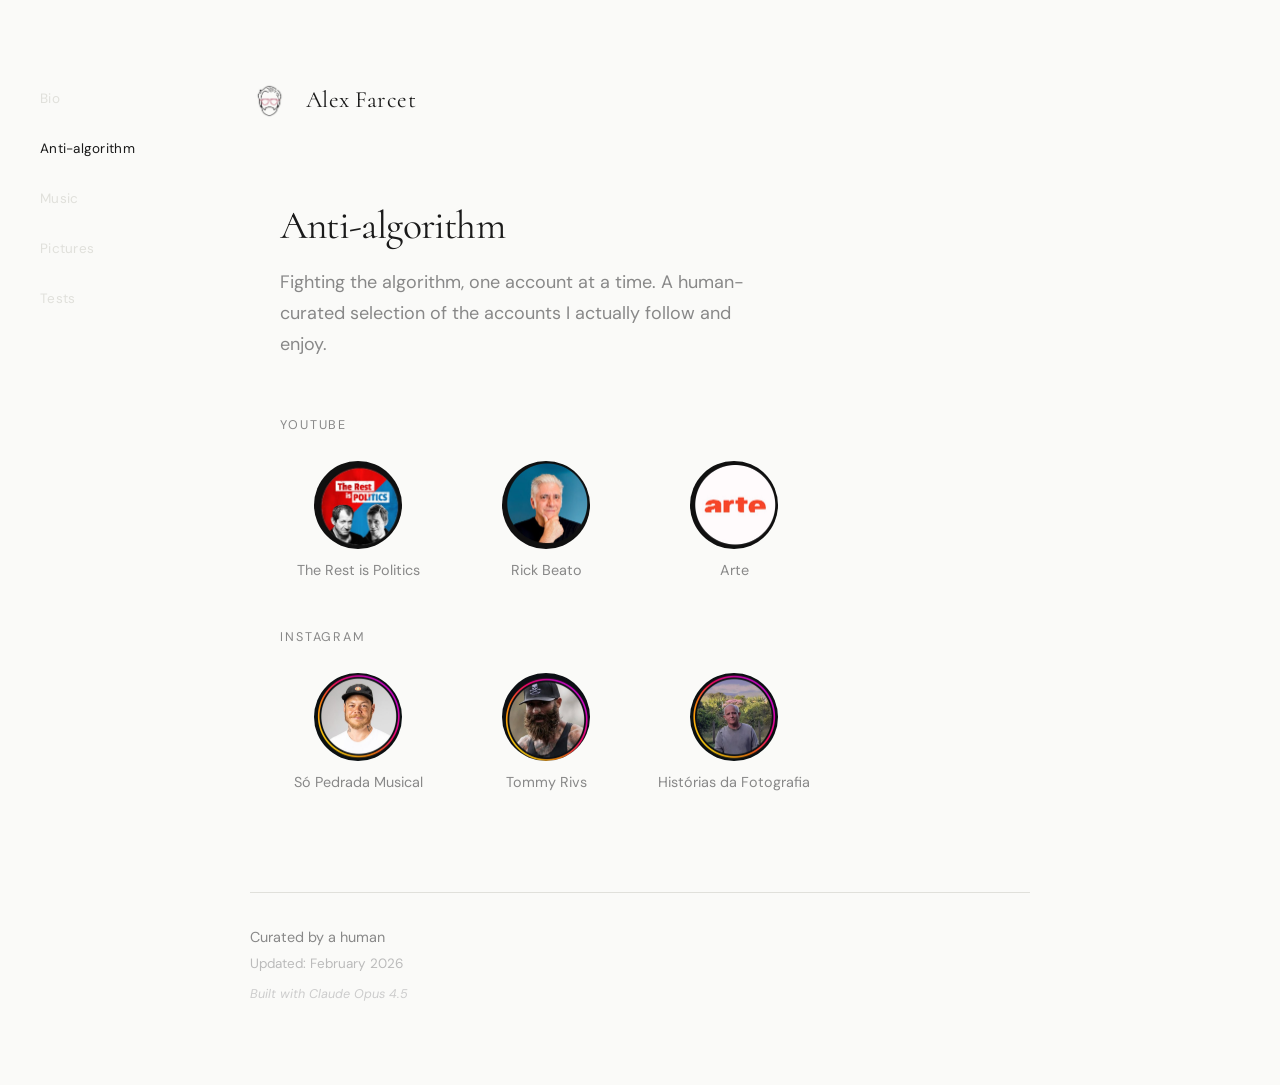
==== anti-algorithm.html @ 05763c20 "Initial site deploy" ====
<!DOCTYPE html>
<html lang="en">
<head>
    <meta charset="UTF-8">
    <meta name="viewport" content="width=device-width, initial-scale=1.0">
    <title>Anti-algorithm — Alex Farcet</title>
    <link rel="preconnect" href="https://fonts.googleapis.com">
    <link rel="preconnect" href="https://fonts.gstatic.com" crossorigin>
    <link href="https://fonts.googleapis.com/css2?family=Cormorant:ital,wght@0,400;0,500;1,400&family=DM+Sans:wght@400;500&display=swap" rel="stylesheet">
    <link rel="stylesheet" href="styles.css">
    <link rel="icon" href="favicon.ico" type="image/x-icon">
    <link rel="apple-touch-icon" href="apple-touch-icon.png">
</head>
<body>
    <nav class="side-nav">
        <a href="bio.html" class="nav-link">Bio</a>
        <a href="anti-algorithm.html" class="nav-link nav-link-active">Anti-algorithm</a>
        <a href="music.html" class="nav-link">Music</a>
        <a href="pictures.html" class="nav-link">Pictures</a>
        <a href="tests.html" class="nav-link">Tests</a>
    </nav>

    <div class="container">
        <header>
            <a href="index.html">
                <img src="raspberry-logo.jpeg" alt="Home" class="logo-small">
                <span class="site-title">Alex Farcet</span>
            </a>
        </header>

        <main class="algo-page">
            <h2 class="algo-title">Anti-algorithm</h2>
            <p class="algo-intro">Fighting the algorithm, one account at a time. A human-curated selection of the accounts I actually follow and enjoy.</p>

            <div class="algo-section">
                <p class="section-label">YouTube</p>
                <div class="account-grid">
                    <a href="https://www.youtube.com/@restispolitics" target="_blank" class="account-card">
                        <img src="accounts/yt-restispolitics.png" alt="The Rest is Politics" class="account-thumb">
                        <span class="account-name">The Rest is Politics</span>
                    </a>
                    <a href="https://www.youtube.com/@RickBeato" target="_blank" class="account-card">
                        <img src="accounts/yt-rickbeato.png" alt="Rick Beato" class="account-thumb">
                        <span class="account-name">Rick Beato</span>
                    </a>
                    <a href="https://www.youtube.com/@arte" target="_blank" class="account-card">
                        <img src="accounts/yt-arte.png" alt="Arte" class="account-thumb">
                        <span class="account-name">Arte</span>
                    </a>
                </div>
            </div>

            <div class="algo-section">
                <p class="section-label">Instagram</p>
                <div class="account-grid">
                    <a href="https://www.instagram.com/sopedradamusical/" target="_blank" class="account-card">
                        <img src="accounts/ig-sopedradamusical.png" alt="Só Pedrada Musical" class="account-thumb">
                        <span class="account-name">Só Pedrada Musical</span>
                    </a>
                    <a href="https://www.instagram.com/tommy_rivs/" target="_blank" class="account-card">
                        <img src="accounts/ig-tommyrivs.png" alt="Tommy Rivs" class="account-thumb">
                        <span class="account-name">Tommy Rivs</span>
                    </a>
                    <a href="https://www.instagram.com/historiasdafotografia/" target="_blank" class="account-card">
                        <img src="accounts/ig-historiasdafotografia.png" alt="Histórias da Fotografia" class="account-thumb">
                        <span class="account-name">Histórias da Fotografia</span>
                    </a>
                </div>
            </div>
        </main>

        <footer>
            <p class="footer-text">Curated by a human</p>
            <p class="footer-updated">Updated: February 2026</p>
            <p class="footer-colophon">Built with Claude Opus 4.5</p>
        </footer>
    </div>
</body>
</html>
---- styles.css ----
* {
    margin: 0;
    padding: 0;
    box-sizing: border-box;
}

:root {
    --bg: #FAFAF8;
    --text: #1a1a1a;
    --text-light: #888;
    --accent: #E85A5A;
    --border: #e0e0db;
}

html {
    font-size: 18px;
}

body {
    font-family: 'DM Sans', sans-serif;
    background-color: var(--bg);
    color: var(--text);
    line-height: 1.7;
    min-height: 100vh;
}

.container {
    max-width: 860px;
    margin: 0 auto;
    padding: 80px 40px;
}

/* ========================
   HOME PAGE
   ======================== */

/* ========================
   LEFT SIDE NAVIGATION
   ======================== */

.side-nav {
    position: fixed;
    left: 40px;
    top: 80px;
    display: flex;
    flex-direction: column;
    gap: 10px;
    animation: fadeIn 0.8s ease-out;
    z-index: 10;
}

.side-nav .nav-link {
    color: var(--border);
    font-size: 0.75rem;
}

.side-nav-home .nav-link {
    color: var(--text);
}

.side-nav .nav-link:hover {
    color: var(--text-light);
}

.side-nav .nav-link-active {
    color: var(--text);
    border-bottom-color: transparent;
}

.side-nav .nav-link-active:hover {
    color: var(--text);
    border-bottom-color: transparent;
}

.home {
    display: flex;
    flex-direction: column;
    align-items: center;
    justify-content: center;
    min-height: calc(100vh - 220px);
    text-align: center;
    animation: fadeIn 0.8s ease-out;
}

.home-nameplate {
    display: flex;
    align-items: center;
    gap: 4px;
    margin-top: 24px;
    margin-bottom: 32px;
}

.logo-large {
    width: 120px;
    height: 120px;
    object-fit: contain;
    transition: filter 0.4s ease;
}

.logo-large:hover {
    filter: saturate(1.6) brightness(1.05);
}

.home-greeting {
    font-family: 'Cormorant', serif;
    font-size: 2.8rem;
    font-weight: 400;
    line-height: 1.3;
    letter-spacing: -0.02em;
}

.home-sub {
    color: var(--text-light);
    font-family: 'Cormorant', serif;
    font-size: 1.4rem;
    font-style: italic;
    margin-bottom: 56px;
}

/* Currently section */
.home-currently {
    margin-top: 16px;
    margin-bottom: 48px;
    text-align: center;
}

.home-currently .section-label {
    margin-bottom: 4px;
}

.currently-text {
    font-family: 'Cormorant', serif;
    font-style: italic;
    font-size: 1.15rem;
    color: var(--text-light);
}

.nav-link {
    font-size: 0.9rem;
    color: var(--text);
    text-decoration: none;
    padding: 8px 0;
    border-bottom: 1px solid transparent;
    transition: border-color 0.3s ease, color 0.3s ease;
    letter-spacing: 0.02em;
}

.nav-link:hover {
    border-bottom-color: var(--accent);
}

.soon {
    font-size: 0.65rem;
    text-transform: uppercase;
    letter-spacing: 0.1em;
    color: var(--text-light);
    vertical-align: middle;
    margin-left: 6px;
}

.home-links {
    display: flex;
    align-items: center;
    gap: 32px;
}

.home-links-label {
    font-size: 0.8rem;
    color: #bbb;
}

.ext-link {
    font-size: 0.8rem;
    color: var(--text-light);
    text-decoration: none;
    padding-bottom: 2px;
    border-bottom: 1px solid var(--border);
    transition: border-color 0.3s ease, color 0.3s ease;
}

.ext-link:hover {
    color: var(--text);
    border-color: var(--accent);
}

/* ========================
   INNER PAGES (Bio, etc.)
   ======================== */

header {
    display: flex;
    align-items: center;
    gap: 16px;
    margin-bottom: 80px;
    animation: fadeIn 0.8s ease-out;
}

header a {
    display: flex;
    align-items: center;
    gap: 16px;
    text-decoration: none;
    color: var(--text);
}

.logo-small {
    width: 40px;
    height: 40px;
    object-fit: contain;
    transition: filter 0.4s ease;
}

.logo-small:hover {
    filter: saturate(1.6) brightness(1.05);
}

.site-title {
    font-family: 'Cormorant', serif;
    font-size: 1.3rem;
    font-weight: 400;
    letter-spacing: 0.02em;
}

.page-content {
    display: grid;
    grid-template-columns: 280px 1fr;
    gap: 72px;
    align-items: start;
    animation: fadeIn 1s ease-out 0.2s both;
}

.photo-container {
    padding-top: 86px;
}

.page-photo {
    width: 100%;
    aspect-ratio: 1;
    object-fit: cover;
    border-radius: 4px;
    filter: grayscale(15%);
    transition: filter 0.4s ease;
}

.page-photo:hover {
    filter: grayscale(0%);
}

.page-body h2 {
    font-family: 'Cormorant', serif;
    font-size: 2.2rem;
    font-weight: 400;
    line-height: 1.3;
    margin-bottom: 32px;
    letter-spacing: -0.02em;
}

.page-body p {
    color: var(--text-light);
    margin-bottom: 20px;
    max-width: 520px;
}

.page-body a {
    color: var(--text);
    text-decoration: underline;
    text-decoration-color: var(--border);
    text-underline-offset: 3px;
    transition: text-decoration-color 0.3s ease;
}

.page-body a:hover {
    text-decoration-color: var(--accent);
}

/* Pull quote */
.pull-quote {
    font-family: 'Cormorant', serif;
    font-style: italic;
    font-size: 1.6rem;
    color: var(--text);
    line-height: 1.4;
    margin: 40px 0;
    padding-left: 20px;
    border-left: 2px solid var(--accent);
    max-width: 520px;
}

/* Divider with draw-on animation */
.divider {
    width: 40px;
    height: 1px;
    background: var(--border);
    margin: 40px 0;
    animation: drawLine 0.8s ease-out 0.6s both;
}

.section-label {
    font-size: 0.7rem;
    text-transform: uppercase;
    letter-spacing: 0.15em;
    color: var(--text-light);
    margin-bottom: 16px;
}

.role {
    margin-bottom: 12px;
}

.role-title {
    font-family: 'Cormorant', serif;
    font-size: 1.25rem;
    font-weight: 500;
}

.role-company {
    color: var(--text-light);
    font-size: 0.9rem;
}

footer {
    margin-top: 100px;
    padding-top: 32px;
    border-top: 1px solid var(--border);
    animation: fadeIn 1s ease-out 0.4s both;
}

.footer-text {
    font-size: 0.8rem;
    color: var(--text-light);
}

.footer-updated {
    font-size: 0.75rem;
    color: #bbb;
    margin-top: 4px;
}

.footer-colophon {
    font-size: 0.7rem;
    color: #ccc;
    margin-top: 8px;
    font-style: italic;
}

/* Discreet LLM link */
.llm-link {
    font-size: 0.65rem;
    color: var(--border);
    text-decoration: none;
    transition: color 0.3s ease;
    margin-top: 12px;
    display: inline-block;
}

.llm-link:hover {
    color: var(--text-light);
}

/* ========================
   COMING SOON PAGE
   ======================== */

.coming-soon {
    display: flex;
    flex-direction: column;
    align-items: center;
    justify-content: center;
    min-height: 50vh;
    text-align: center;
    animation: fadeIn 1s ease-out 0.2s both;
}

.coming-soon h2 {
    font-family: 'Cormorant', serif;
    font-size: 2.2rem;
    font-weight: 400;
    margin-bottom: 16px;
}

.coming-soon p {
    color: var(--text-light);
}

/* ========================
   PICTURES PAGE
   ======================== */

.pictures-page {
    max-width: 900px;
    margin: 0 auto;
    animation: fadeIn 0.8s ease-out;
}

.pictures-title {
    font-family: 'Cormorant', serif;
    font-size: 2.2rem;
    font-weight: 400;
    line-height: 1.3;
    margin-bottom: 48px;
    letter-spacing: -0.02em;
}

.featured-photos {
    display: grid;
    grid-template-columns: repeat(3, 1fr);
    gap: 16px;
}

.featured-photo {
    width: 100%;
    display: flex;
    justify-content: center;
    position: relative;
    overflow: hidden;
    border-radius: 4px;
}

.featured-photo img {
    width: 100%;
    height: 100%;
    object-fit: cover;
    display: block;
    border-radius: 4px;
    transition: transform 0.4s ease;
}

.featured-photo:hover img {
    transform: scale(1.02);
}

.photo-caption {
    position: absolute;
    bottom: 0;
    left: 0;
    right: 0;
    padding: 24px 12px 12px;
    background: linear-gradient(to top, rgba(0,0,0,0.5) 0%, transparent 100%);
    font-family: 'Cormorant', serif;
    font-style: italic;
    font-size: 1rem;
    color: #fff;
    opacity: 0;
    transform: translateY(8px);
    transition: opacity 0.3s ease, transform 0.3s ease;
    border-radius: 0 0 4px 4px;
}

.featured-photo:hover .photo-caption {
    opacity: 1;
    transform: translateY(0);
}

.thumbnail-section {
    position: relative;
    margin-top: 8px;
}

.thumbnail-grid {
    display: grid;
    grid-template-columns: repeat(3, 1fr);
    gap: 12px;
}

.thumbnail {
    aspect-ratio: 1;
    overflow: hidden;
    border-radius: 3px;
}

.thumbnail img {
    width: 100%;
    height: 100%;
    object-fit: cover;
    display: block;
}

.thumbnail-fade {
    position: absolute;
    bottom: 0;
    left: 0;
    right: 0;
    height: 70%;
    background: linear-gradient(to bottom, transparent 0%, var(--bg) 100%);
    pointer-events: none;
}

.more-coming {
    position: absolute;
    bottom: 24px;
    left: 0;
    right: 0;
    text-align: center;
    font-family: 'Cormorant', serif;
    font-size: 1.2rem;
    font-style: italic;
    color: var(--text-light);
}

/* ========================
   ANTI-ALGORITHM PAGE
   ======================== */

.algo-page {
    max-width: 720px;
    margin: 0 auto;
    animation: fadeIn 0.8s ease-out;
}

.algo-title {
    font-family: 'Cormorant', serif;
    font-size: 2.2rem;
    font-weight: 400;
    line-height: 1.3;
    margin-bottom: 16px;
    letter-spacing: -0.02em;
}

.algo-intro {
    color: var(--text-light);
    margin-bottom: 56px;
    max-width: 480px;
}

.algo-section {
    margin-bottom: 48px;
}

.algo-section .section-label {
    margin-bottom: 24px;
}

.account-grid {
    display: grid;
    grid-template-columns: repeat(auto-fill, minmax(120px, 1fr));
    gap: 32px;
}

.account-card {
    display: flex;
    flex-direction: column;
    align-items: center;
    text-decoration: none;
    color: var(--text);
    transition: transform 0.2s ease;
}

.account-card:hover {
    transform: translateY(-4px);
}

.account-thumb {
    width: 88px;
    height: 88px;
    border-radius: 50%;
    object-fit: cover;
    margin-bottom: 12px;
    transition: box-shadow 0.3s ease;
}

.account-card:hover .account-thumb {
    box-shadow: 0 4px 16px rgba(0, 0, 0, 0.1);
}

.account-name {
    font-size: 0.8rem;
    text-align: center;
    line-height: 1.3;
    color: var(--text-light);
    transition: color 0.3s ease;
}

.account-card:hover .account-name {
    color: var(--text);
}

/* ========================
   MUSIC PAGE
   ======================== */

.music-page {
    max-width: 720px;
    margin: 0 auto;
    animation: fadeIn 0.8s ease-out;
}

.music-title {
    font-family: 'Cormorant', serif;
    font-size: 2.2rem;
    font-weight: 400;
    line-height: 1.3;
    margin-bottom: 16px;
    letter-spacing: -0.02em;
}

.music-intro {
    color: var(--text-light);
    margin-bottom: 56px;
    max-width: 480px;
}

.music-section {
    margin-bottom: 56px;
}

.music-section .section-label {
    margin-bottom: 32px;
}

.lp-card {
    display: grid;
    grid-template-columns: 280px 1fr;
    gap: 40px;
    align-items: start;
    margin-bottom: 56px;
}

.lp-card-song {
    grid-template-columns: 200px 1fr;
}

.lp-cover img {
    width: 100%;
    aspect-ratio: 1;
    object-fit: cover;
    border-radius: 4px;
    box-shadow: 0 4px 24px rgba(0, 0, 0, 0.12);
    transition: box-shadow 0.3s ease, transform 0.3s ease;
}

.lp-cover img:hover {
    box-shadow: 0 8px 32px rgba(0, 0, 0, 0.18);
    transform: translateY(-2px);
}

.lp-liner {
    padding-top: 8px;
}

.lp-album {
    font-family: 'Cormorant', serif;
    font-size: 1.5rem;
    font-weight: 500;
    line-height: 1.3;
    margin-bottom: 4px;
    letter-spacing: -0.01em;
}

.lp-card-song .lp-album {
    font-size: 1.3rem;
}

.lp-artist {
    font-size: 0.85rem;
    color: var(--text-light);
    margin-bottom: 16px;
}

.lp-artist-sub {
    font-family: 'Cormorant', serif;
    font-size: 1rem;
    font-style: italic;
    color: var(--text);
    margin-bottom: 2px;
}

.lp-note {
    font-family: 'Cormorant', serif;
    font-style: italic;
    font-size: 1.15rem;
    color: var(--text);
    line-height: 1.5;
    margin-bottom: 20px;
}

.lp-links {
    display: flex;
    gap: 16px;
    align-items: center;
}

.lp-links a {
    display: flex;
    align-items: center;
    justify-content: center;
    width: 28px;
    height: 28px;
    color: var(--text-light);
    transition: color 0.3s ease, transform 0.2s ease;
}

.lp-links a:hover {
    color: var(--text);
    transform: scale(1.15);
}

.lp-links svg {
    width: 20px;
    height: 20px;
    fill: currentColor;
}

/* ========================
   LLM PAGE
   ======================== */

.llm-page {
    max-width: 640px;
    margin: 0 auto;
    animation: fadeIn 0.8s ease-out;
}

.llm-page h2 {
    font-family: 'Cormorant', serif;
    font-size: 2.2rem;
    font-weight: 400;
    line-height: 1.3;
    margin-bottom: 16px;
    letter-spacing: -0.02em;
}

.llm-page .llm-intro {
    color: var(--text-light);
    margin-bottom: 48px;
    max-width: 520px;
}

.llm-section {
    margin-bottom: 40px;
}

.llm-section h3 {
    font-family: 'Cormorant', serif;
    font-size: 1.3rem;
    font-weight: 500;
    margin-bottom: 12px;
}

.llm-section p {
    color: var(--text-light);
    margin-bottom: 8px;
    max-width: 520px;
}

/* ========================
   ANIMATIONS
   ======================== */

@keyframes fadeIn {
    from {
        opacity: 0;
        transform: translateY(16px);
    }
    to {
        opacity: 1;
        transform: translateY(0);
    }
}

@keyframes drawLine {
    from {
        width: 0;
    }
    to {
        width: 40px;
    }
}

/* ========================
   MOBILE
   ======================== */

@media (max-width: 800px) {
    html {
        font-size: 16px;
    }

    .container {
        padding: 60px 24px;
    }

    .home-greeting {
        font-size: 2.2rem;
    }

    .home-sub {
        font-size: 1.1rem;
    }

    .logo-large {
        width: 100px;
        height: 100px;
    }

    header {
        margin-bottom: 48px;
    }

    .side-nav {
        position: static;
        flex-direction: row;
        justify-content: center;
        flex-wrap: wrap;
        gap: 16px;
        padding: 24px 24px 0;
        margin-bottom: -36px;
    }

    .page-content {
        grid-template-columns: 1fr;
        gap: 40px;
    }

    .photo-container {
        padding-top: 0;
    }

    .page-photo {
        max-width: 240px;
    }

    .home-links {
        flex-direction: column;
        gap: 16px;
    }

    footer {
        margin-top: 64px;
    }

    .featured-photos {
        grid-template-columns: 1fr;
        gap: 24px;
    }

    .thumbnail-grid {
        grid-template-columns: repeat(3, 1fr);
        gap: 8px;
    }

    .photo-caption {
        opacity: 1;
        transform: translateY(0);
    }

    .pull-quote {
        font-size: 1.3rem;
    }

    .lp-card {
        grid-template-columns: 1fr;
        gap: 20px;
        margin-bottom: 48px;
    }

    .lp-card-song {
        grid-template-columns: 1fr;
    }

    .lp-cover img {
        max-width: 280px;
    }

    .lp-card-song .lp-cover img {
        max-width: 200px;
    }
}
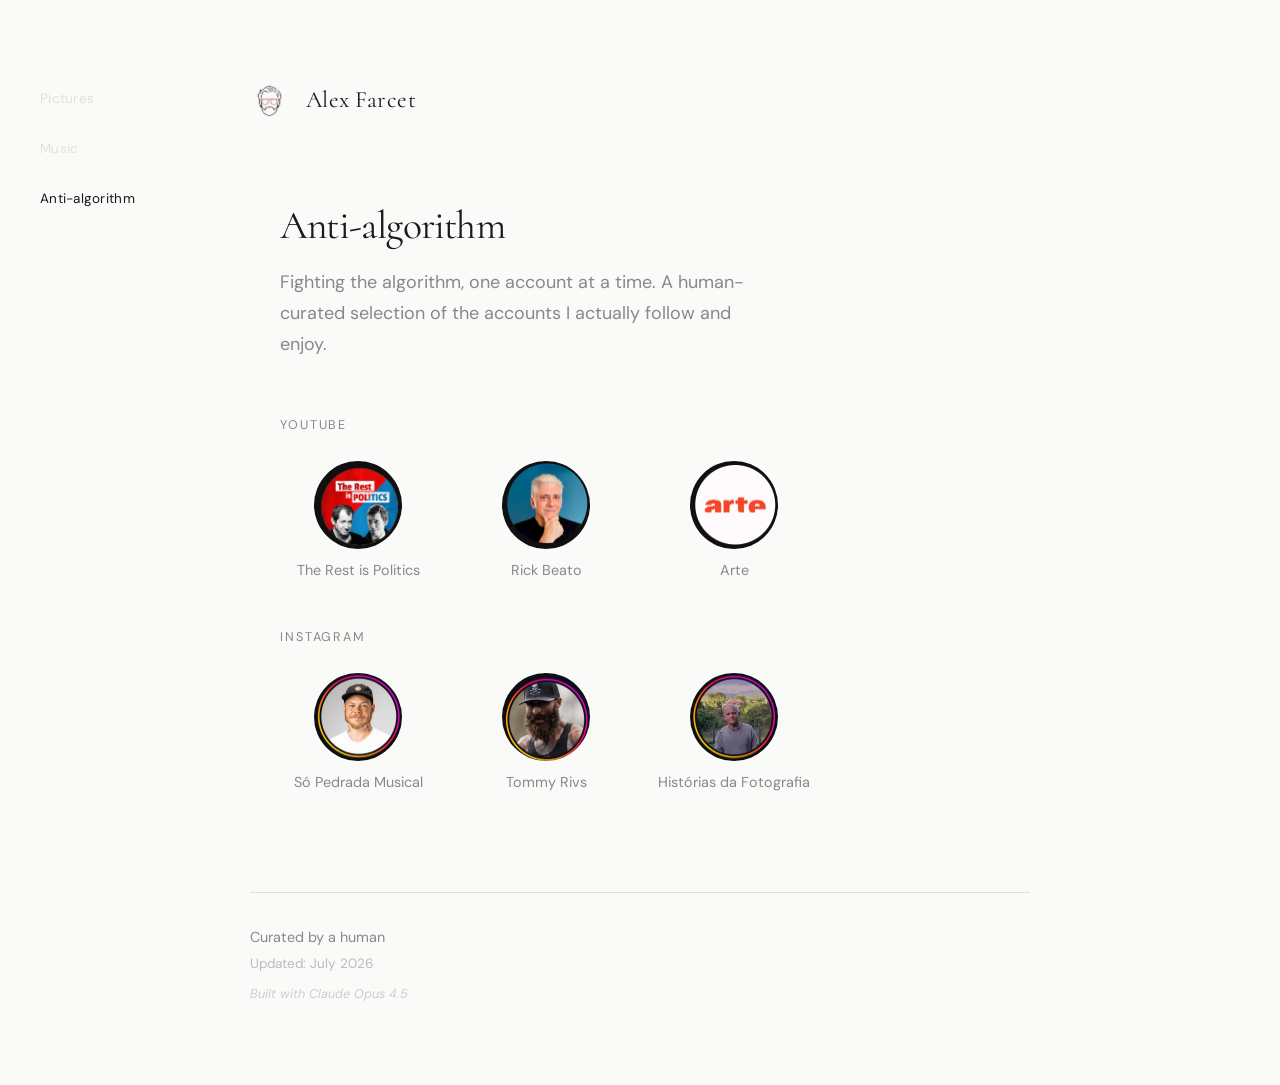
==== commit 2d172159: "Simplify site: remove Bio + Tests, tighten home page - Delete bio.html and tests.html. - Home nav is" ====
--- a/anti-algorithm.html
+++ b/anti-algorithm.html
@@ -4,6 +4,14 @@
     <meta charset="UTF-8">
     <meta name="viewport" content="width=device-width, initial-scale=1.0">
     <title>Anti-algorithm — Alex Farcet</title>
+    <meta name="description" content="Fighting the algorithm, one account at a time. A human-curated selection of YouTube and Instagram accounts worth following.">
+    <link rel="canonical" href="https://alexfarcet.com/anti-algorithm">
+    <meta property="og:title" content="Anti-algorithm — Alex Farcet">
+    <meta property="og:description" content="Fighting the algorithm, one account at a time. A human-curated selection of YouTube and Instagram accounts worth following.">
+    <meta property="og:type" content="website">
+    <meta property="og:url" content="https://alexfarcet.com/anti-algorithm">
+    <meta property="og:image" content="https://alexfarcet.com/alex-photo.jpg">
+    <meta property="og:locale" content="en_US">
     <link rel="preconnect" href="https://fonts.googleapis.com">
     <link rel="preconnect" href="https://fonts.gstatic.com" crossorigin>
     <link href="https://fonts.googleapis.com/css2?family=Cormorant:ital,wght@0,400;0,500;1,400&family=DM+Sans:wght@400;500&display=swap" rel="stylesheet">
@@ -13,11 +21,9 @@
 </head>
 <body>
     <nav class="side-nav">
-        <a href="bio.html" class="nav-link">Bio</a>
+        <a href="pictures.html" class="nav-link">Pictures</a>
+        <a href="music.html" class="nav-link">Music</a>
         <a href="anti-algorithm.html" class="nav-link nav-link-active">Anti-algorithm</a>
-        <a href="music.html" class="nav-link">Music</a>
-        <a href="pictures.html" class="nav-link">Pictures</a>
-        <a href="tests.html" class="nav-link">Tests</a>
     </nav>
 
     <div class="container">
@@ -71,7 +77,7 @@
 
         <footer>
             <p class="footer-text">Curated by a human</p>
-            <p class="footer-updated">Updated: February 2026</p>
+            <p class="footer-updated">Updated: July 2026</p>
             <p class="footer-colophon">Built with Claude Opus 4.5</p>
         </footer>
     </div>
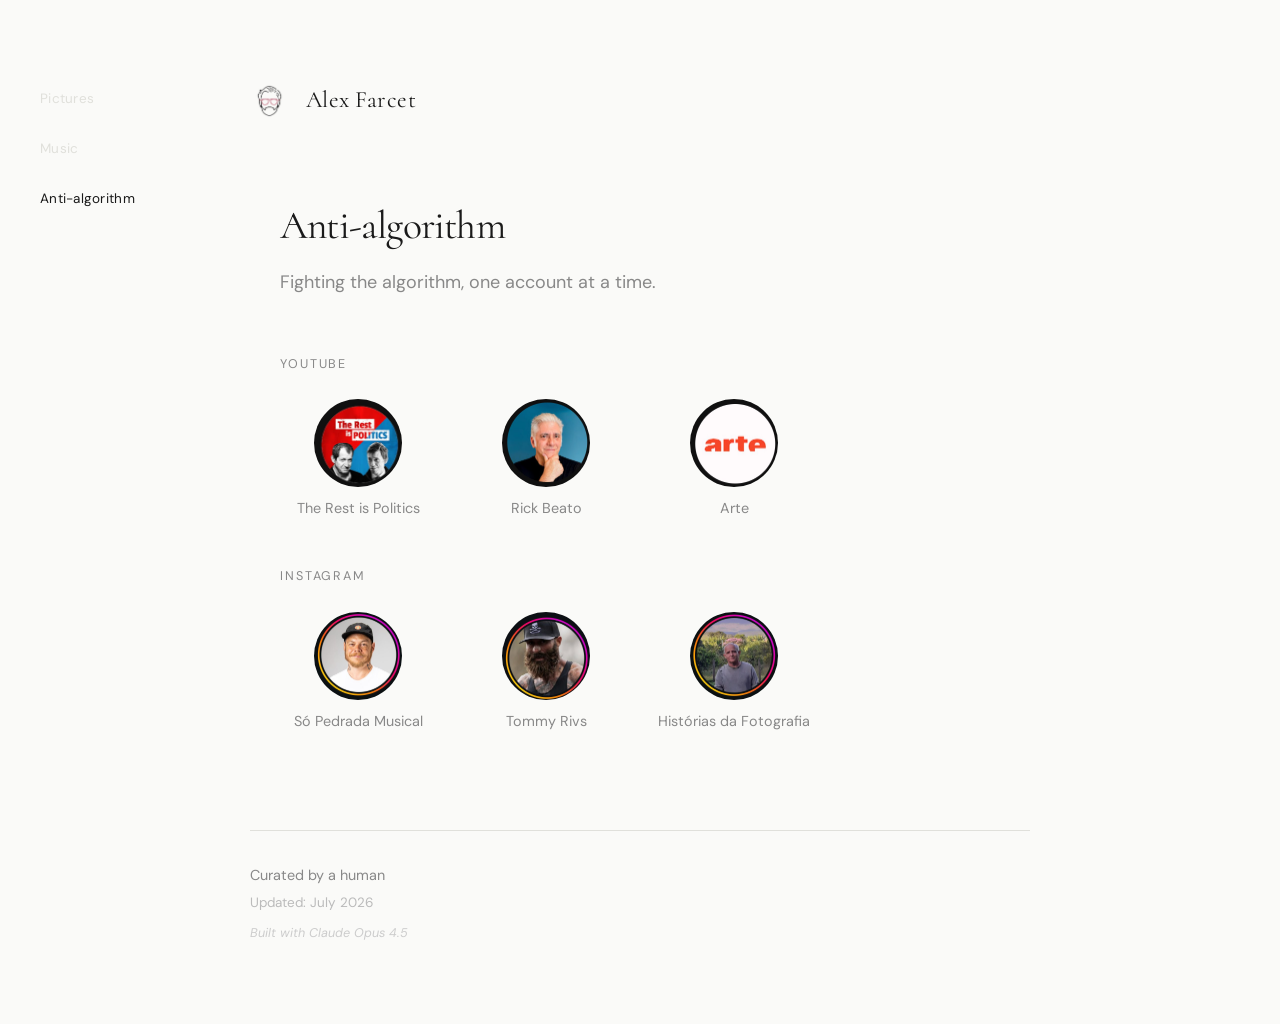
==== commit 9451980d: "Anti-algorithm: tighten intro to 'Fighting the algorithm, one account at a time.'" ====
--- a/anti-algorithm.html
+++ b/anti-algorithm.html
@@ -36,7 +36,7 @@
 
         <main class="algo-page">
             <h2 class="algo-title">Anti-algorithm</h2>
-            <p class="algo-intro">Fighting the algorithm, one account at a time. A human-curated selection of the accounts I actually follow and enjoy.</p>
+            <p class="algo-intro">Fighting the algorithm, one account at a time.</p>
 
             <div class="algo-section">
                 <p class="section-label">YouTube</p>
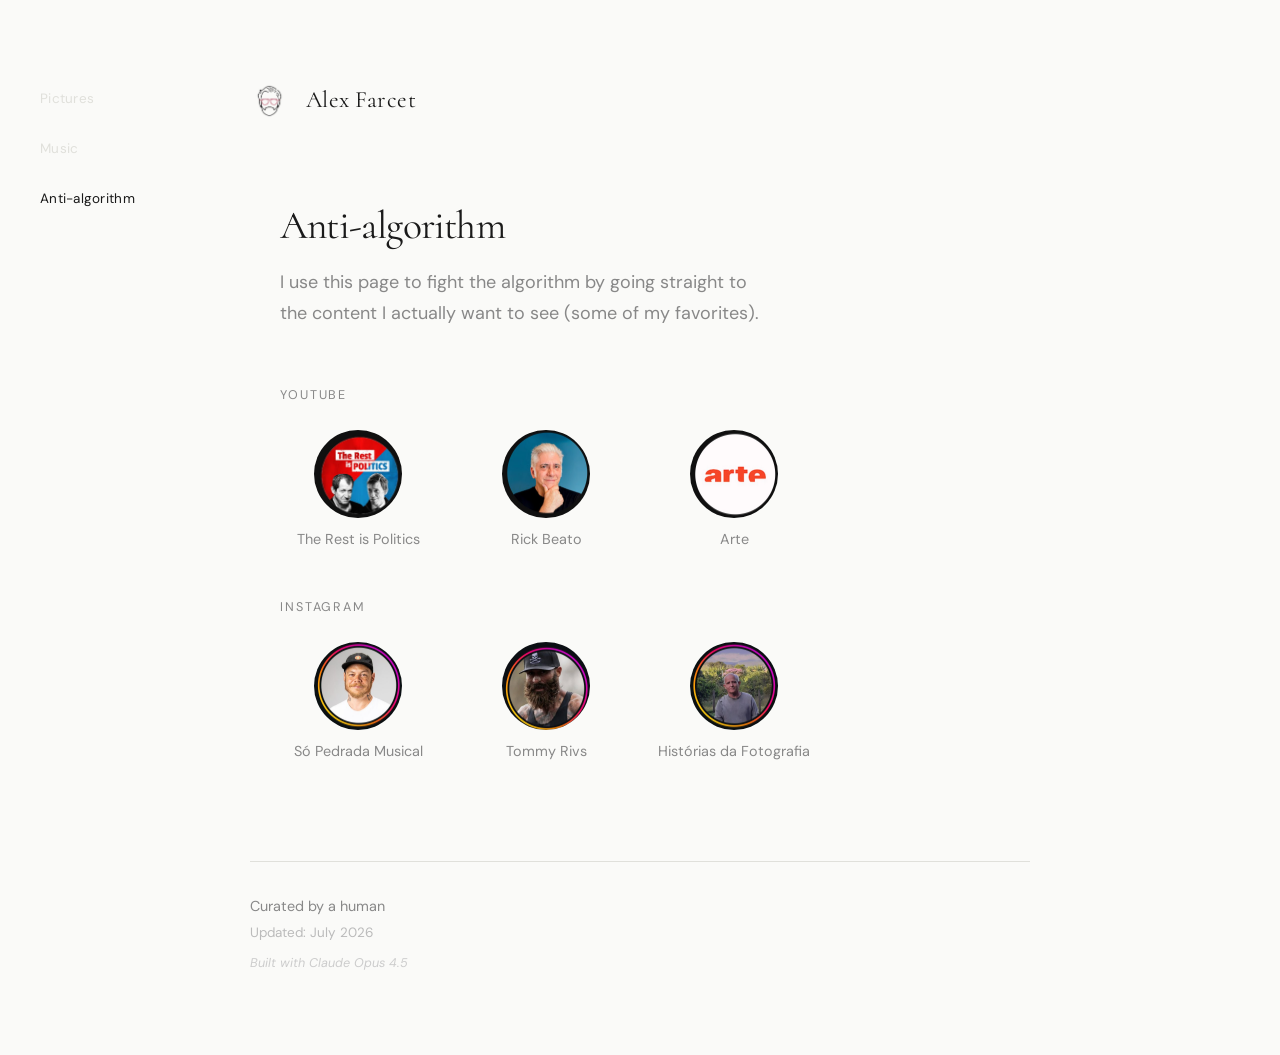
==== commit e640b52b: "Fix side-nav overlap on narrow desktops; update anti-algorithm intro - CSS: split the media queries " ====
--- a/anti-algorithm.html
+++ b/anti-algorithm.html
@@ -36,7 +36,7 @@
 
         <main class="algo-page">
             <h2 class="algo-title">Anti-algorithm</h2>
-            <p class="algo-intro">Fighting the algorithm, one account at a time.</p>
+            <p class="algo-intro">I use this page to fight the algorithm by going straight to the content I actually want to see (some of my favorites).</p>
 
             <div class="algo-section">
                 <p class="section-label">YouTube</p>
--- a/styles.css
+++ b/styles.css
@@ -114,7 +114,21 @@
     font-family: 'Cormorant', serif;
     font-size: 1.4rem;
     font-style: italic;
-    margin-bottom: 56px;
+    margin-bottom: 40px;
+}
+
+.home-intro {
+    max-width: 560px;
+    text-align: left;
+    font-family: 'DM Sans', sans-serif;
+    font-size: 0.8rem;
+    line-height: 1.75;
+    color: var(--text-light);
+    margin-bottom: 40px;
+}
+
+.home-intro p + p {
+    margin-top: 14px;
 }
 
 /* Currently section */
@@ -161,12 +175,10 @@
 .home-links {
     display: flex;
     align-items: center;
-    gap: 32px;
-}
-
-.home-links-label {
-    font-size: 0.8rem;
-    color: #bbb;
+    justify-content: center;
+    gap: 28px;
+    margin-top: 10px;
+    flex-wrap: wrap;
 }
 
 .ext-link {
@@ -770,32 +782,11 @@
    MOBILE
    ======================== */
 
-@media (max-width: 800px) {
-    html {
-        font-size: 16px;
-    }
-
-    .container {
-        padding: 60px 24px;
-    }
-
-    .home-greeting {
-        font-size: 2.2rem;
-    }
-
-    .home-sub {
-        font-size: 1.1rem;
-    }
-
-    .logo-large {
-        width: 100px;
-        height: 100px;
-    }
-
-    header {
-        margin-bottom: 48px;
-    }
-
+/* Nav layout — switch to a horizontal top-row on any viewport where the
+   fixed left nav would overlap the centered content column (860 max +
+   40 padding * 2 + nav-width ~160 * 2 ≈ 1100). Keep this rule separate
+   from the phone-only shrinks below. */
+@media (max-width: 1120px) {
     .side-nav {
         position: static;
         flex-direction: row;
@@ -805,6 +796,33 @@
         padding: 24px 24px 0;
         margin-bottom: -36px;
     }
+}
+
+@media (max-width: 800px) {
+    html {
+        font-size: 16px;
+    }
+
+    .container {
+        padding: 60px 24px;
+    }
+
+    .home-greeting {
+        font-size: 2.2rem;
+    }
+
+    .home-sub {
+        font-size: 1.1rem;
+    }
+
+    .logo-large {
+        width: 100px;
+        height: 100px;
+    }
+
+    header {
+        margin-bottom: 48px;
+    }
 
     .page-content {
         grid-template-columns: 1fr;
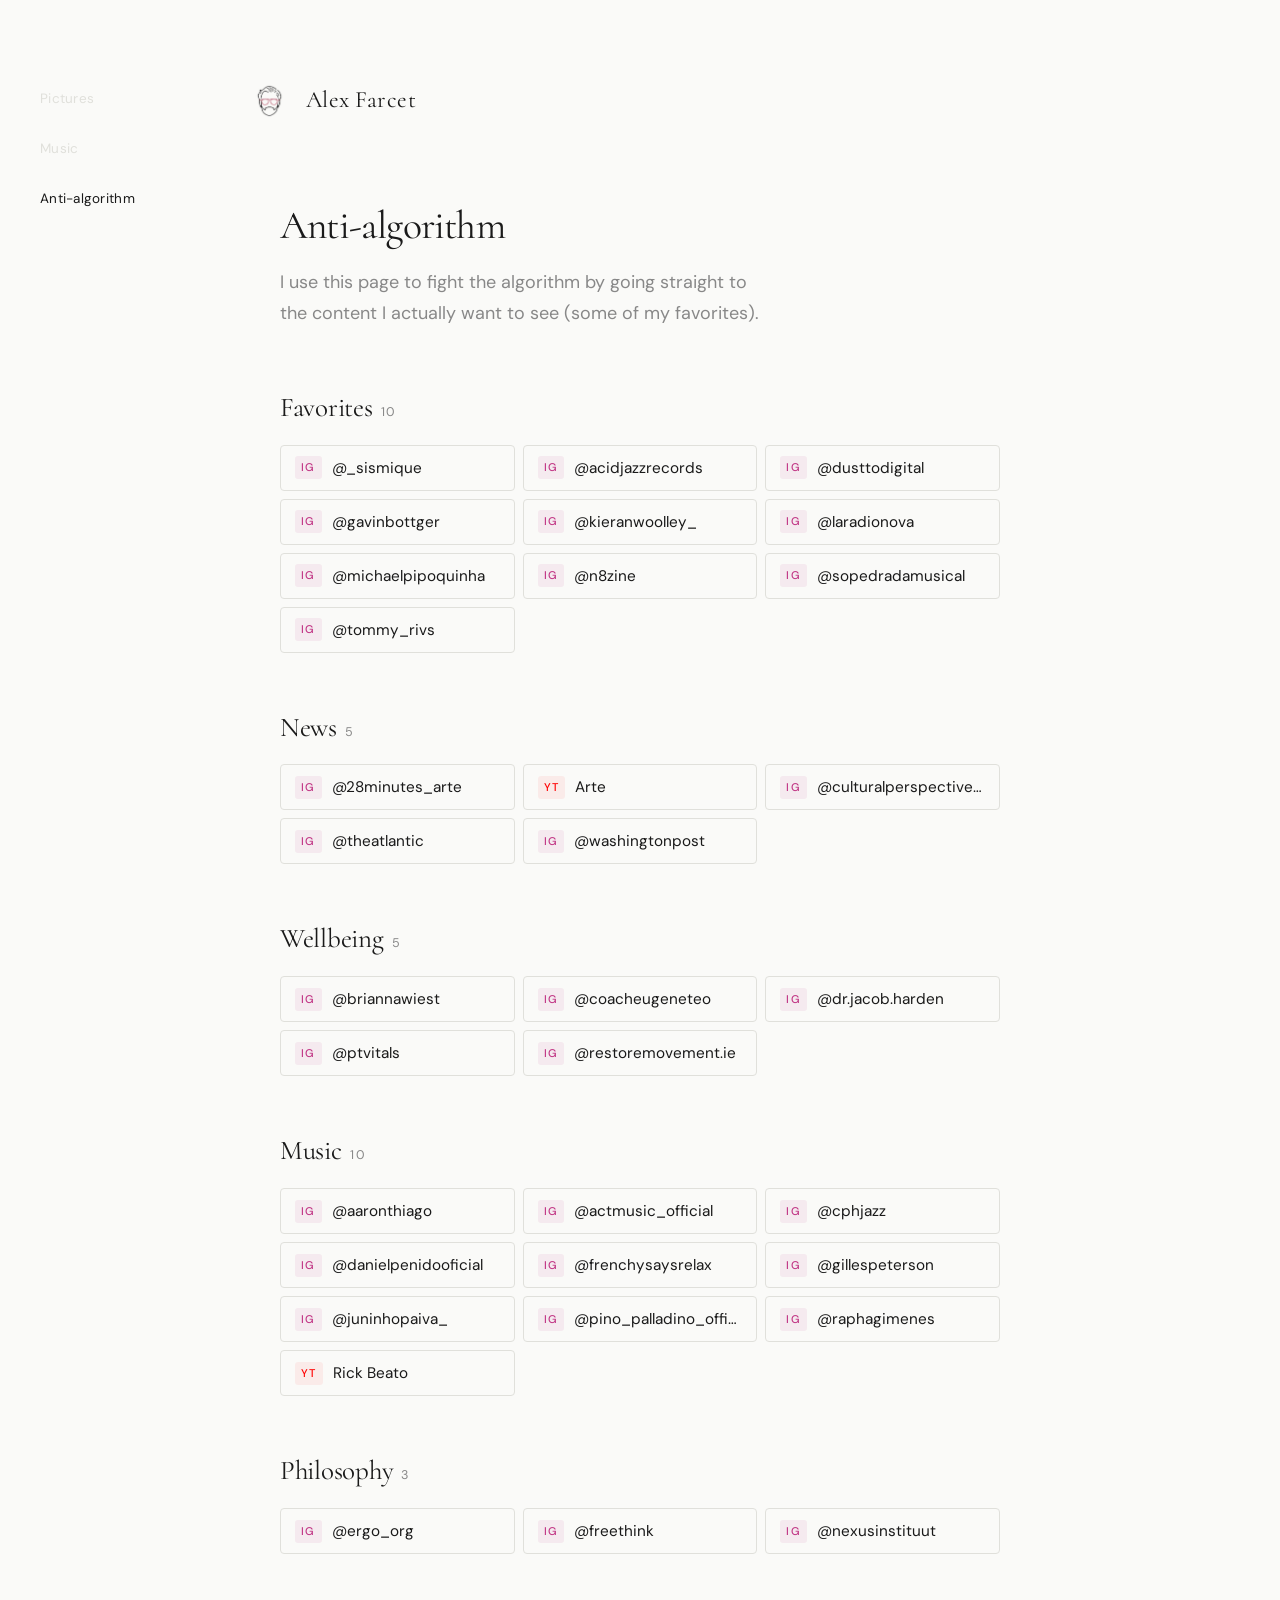
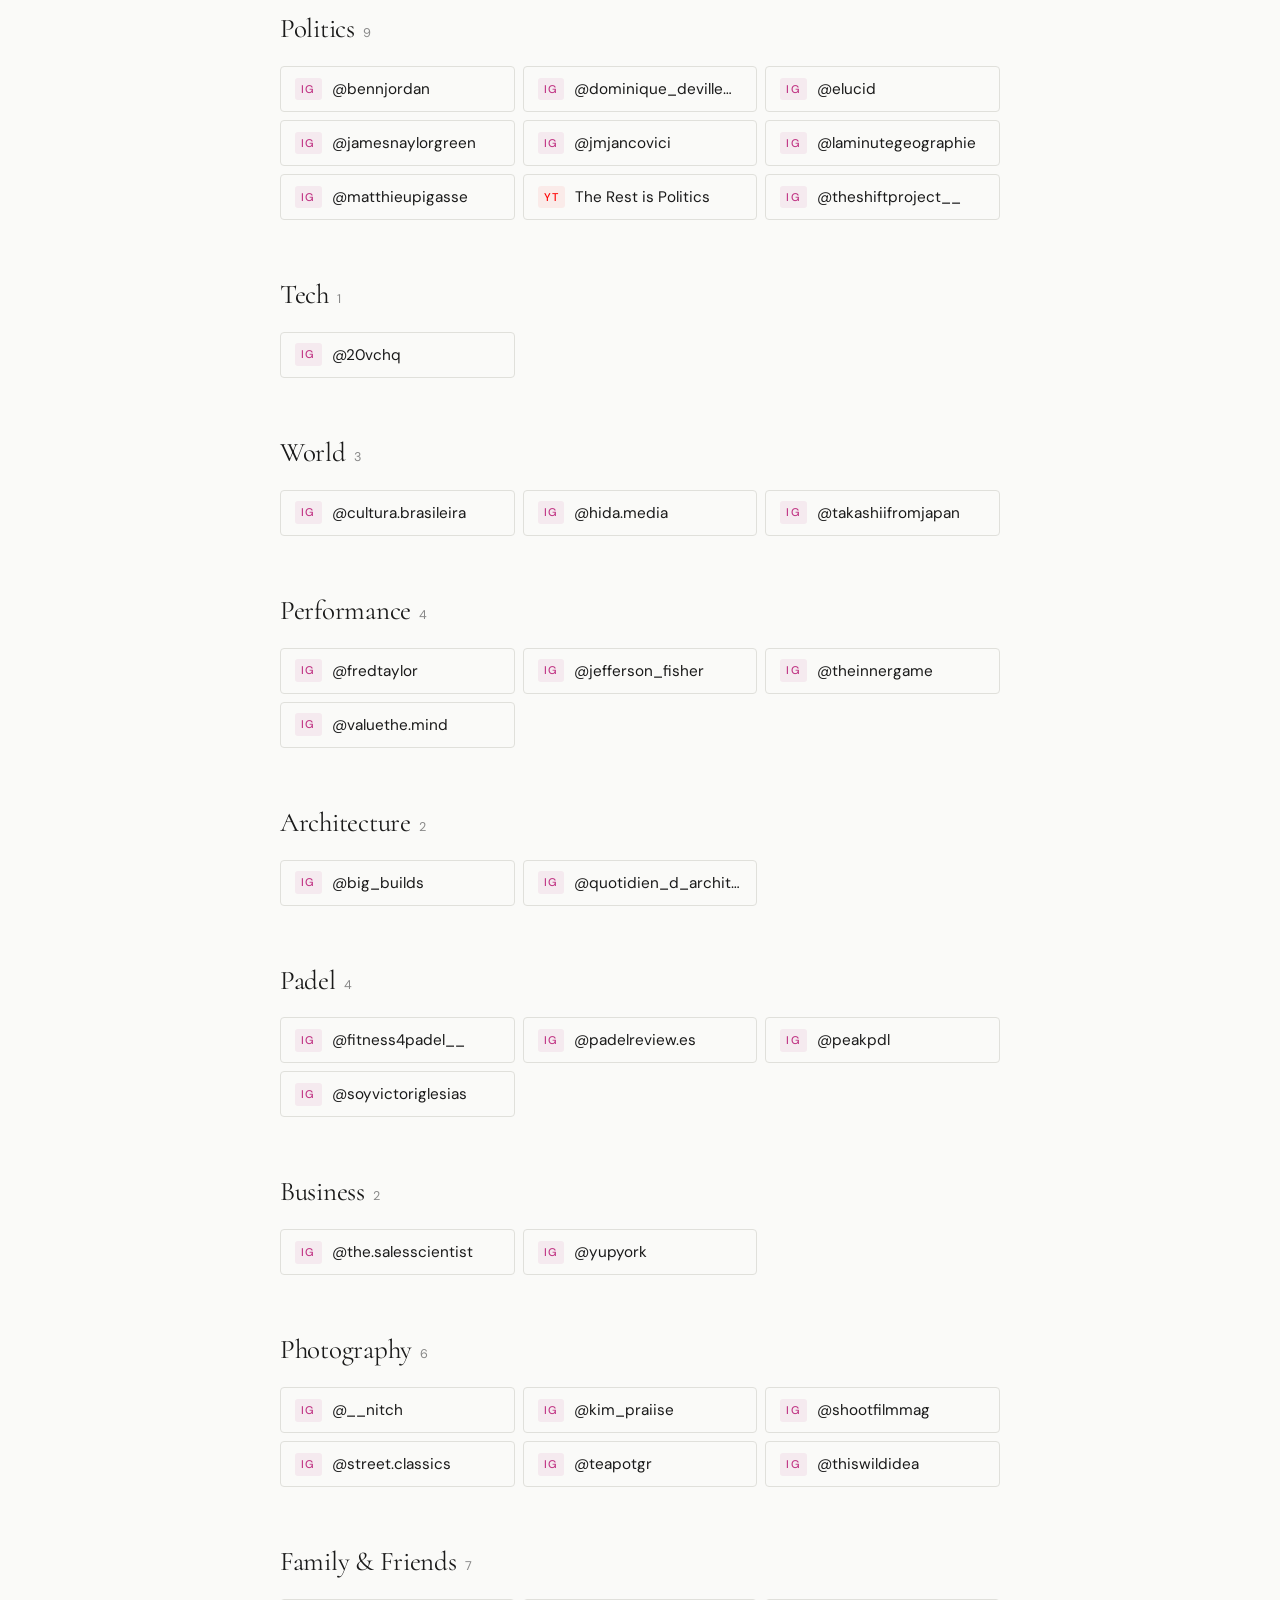
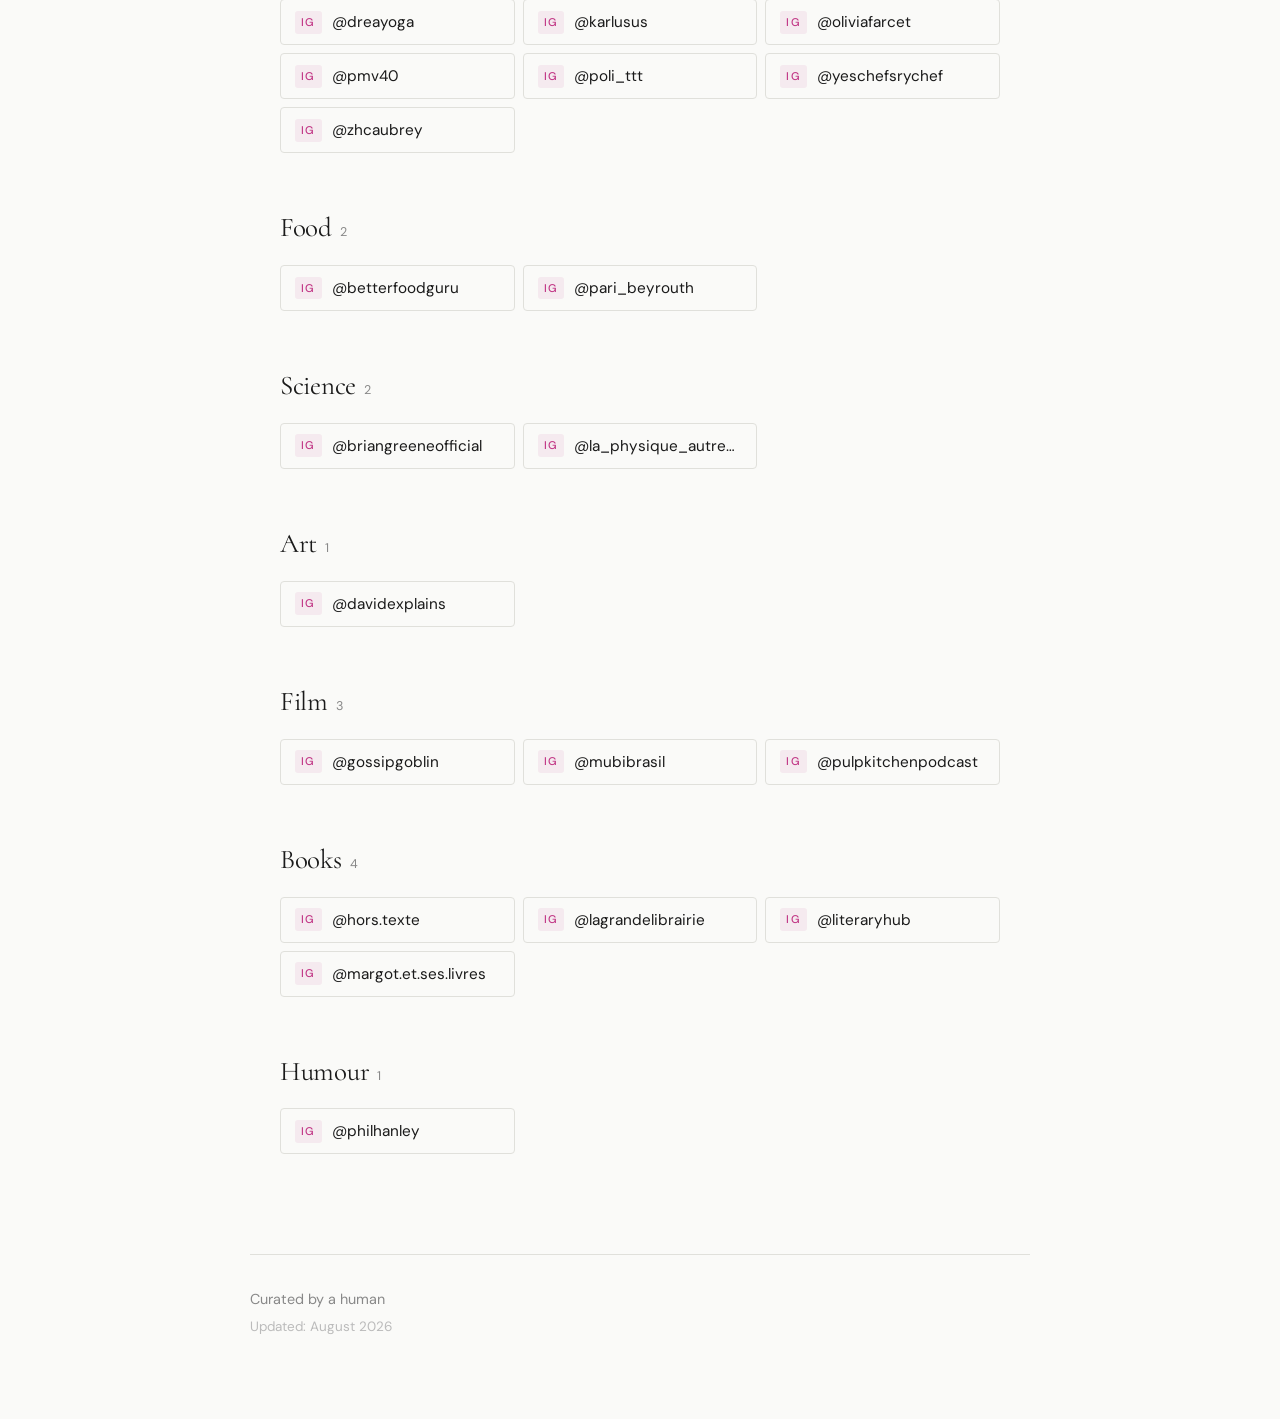
==== commit 7dff1223: "Anti-algorithm: reorganise page by category (20 categories, ~85 accounts)" ====
--- a/anti-algorithm.html
+++ b/anti-algorithm.html
@@ -4,10 +4,10 @@
     <meta charset="UTF-8">
     <meta name="viewport" content="width=device-width, initial-scale=1.0">
     <title>Anti-algorithm — Alex Farcet</title>
-    <meta name="description" content="Fighting the algorithm, one account at a time. A human-curated selection of YouTube and Instagram accounts worth following.">
+    <meta name="description" content="A curated collection of the Instagram and YouTube accounts I actually want to see, organised by theme.">
     <link rel="canonical" href="https://alexfarcet.com/anti-algorithm">
     <meta property="og:title" content="Anti-algorithm — Alex Farcet">
-    <meta property="og:description" content="Fighting the algorithm, one account at a time. A human-curated selection of YouTube and Instagram accounts worth following.">
+    <meta property="og:description" content="A curated collection of the Instagram and YouTube accounts I actually want to see, organised by theme.">
     <meta property="og:type" content="website">
     <meta property="og:url" content="https://alexfarcet.com/anti-algorithm">
     <meta property="og:image" content="https://alexfarcet.com/alex-photo.jpg">
@@ -18,6 +18,72 @@
     <link rel="stylesheet" href="styles.css">
     <link rel="icon" href="favicon.ico" type="image/x-icon">
     <link rel="apple-touch-icon" href="apple-touch-icon.png">
+    <style>
+/* ============================================================
+   ANTI-ALGORITHM — category-organised
+   ============================================================ */
+.algo-cat{margin-bottom:52px}
+.algo-cat-title{
+    font-family:'Cormorant',serif;
+    font-size:1.5rem;font-weight:400;
+    letter-spacing:-0.01em;
+    color:var(--text);
+    margin-bottom:14px;
+}
+.algo-cat-count{
+    font-family:'DM Sans',sans-serif;
+    font-size:0.7rem;letter-spacing:0.15em;
+    color:var(--text-light);
+    margin-left:8px;text-transform:uppercase;
+}
+.algo-cat-grid{
+    display:grid;
+    grid-template-columns:repeat(auto-fill,minmax(220px,1fr));
+    gap:8px;
+}
+.algo-item{
+    display:flex;align-items:center;gap:10px;
+    padding:9px 14px;
+    border:1px solid var(--border);border-radius:4px;
+    text-decoration:none;color:var(--text);
+    font-family:'DM Sans',sans-serif;font-size:0.85rem;
+    transition:all 0.2s ease;
+    overflow:hidden;
+    background:transparent;
+}
+.algo-item:hover{
+    border-color:var(--text);
+    background:rgba(0,0,0,0.02);
+    transform:translateY(-1px);
+}
+.algo-plat{
+    font-size:0.62rem;letter-spacing:0.12em;
+    text-transform:uppercase;
+    color:var(--text-light);
+    flex-shrink:0;
+    font-weight:500;
+    padding:2px 6px;
+    border-radius:3px;
+    background:rgba(0,0,0,0.04);
+    transition:all 0.2s;
+}
+.algo-plat.ig{color:#c13584;background:rgba(193,53,132,0.08)}
+.algo-plat.yt{color:#ff0000;background:rgba(255,0,0,0.06)}
+.algo-plat.web{color:var(--text-light);background:rgba(0,0,0,0.04)}
+.algo-item:hover .algo-plat{filter:brightness(0.9)}
+.algo-name{
+    overflow:hidden;text-overflow:ellipsis;white-space:nowrap;
+    flex:1;color:var(--text);
+    transition:color 0.2s;
+}
+.algo-item:hover .algo-name{color:var(--accent)}
+
+@media (max-width:800px){
+    .algo-cat-grid{grid-template-columns:repeat(auto-fill,minmax(180px,1fr));gap:6px}
+    .algo-cat-title{font-size:1.3rem}
+    .algo-item{font-size:0.8rem;padding:8px 12px}
+}
+    </style>
 </head>
 <body>
     <nav class="side-nav">
@@ -38,48 +104,206 @@
             <h2 class="algo-title">Anti-algorithm</h2>
             <p class="algo-intro">I use this page to fight the algorithm by going straight to the content I actually want to see (some of my favorites).</p>
 
-            <div class="algo-section">
-                <p class="section-label">YouTube</p>
-                <div class="account-grid">
-                    <a href="https://www.youtube.com/@restispolitics" target="_blank" class="account-card">
-                        <img src="accounts/yt-restispolitics.png" alt="The Rest is Politics" class="account-thumb">
-                        <span class="account-name">The Rest is Politics</span>
-                    </a>
-                    <a href="https://www.youtube.com/@RickBeato" target="_blank" class="account-card">
-                        <img src="accounts/yt-rickbeato.png" alt="Rick Beato" class="account-thumb">
-                        <span class="account-name">Rick Beato</span>
-                    </a>
-                    <a href="https://www.youtube.com/@arte" target="_blank" class="account-card">
-                        <img src="accounts/yt-arte.png" alt="Arte" class="account-thumb">
-                        <span class="account-name">Arte</span>
-                    </a>
-                </div>
-            </div>
-
-            <div class="algo-section">
-                <p class="section-label">Instagram</p>
-                <div class="account-grid">
-                    <a href="https://www.instagram.com/sopedradamusical/" target="_blank" class="account-card">
-                        <img src="accounts/ig-sopedradamusical.png" alt="Só Pedrada Musical" class="account-thumb">
-                        <span class="account-name">Só Pedrada Musical</span>
-                    </a>
-                    <a href="https://www.instagram.com/tommy_rivs/" target="_blank" class="account-card">
-                        <img src="accounts/ig-tommyrivs.png" alt="Tommy Rivs" class="account-thumb">
-                        <span class="account-name">Tommy Rivs</span>
-                    </a>
-                    <a href="https://www.instagram.com/historiasdafotografia/" target="_blank" class="account-card">
-                        <img src="accounts/ig-historiasdafotografia.png" alt="Histórias da Fotografia" class="account-thumb">
-                        <span class="account-name">Histórias da Fotografia</span>
-                    </a>
-                </div>
-            </div>
+            <div id="algoRoot"></div>
         </main>
 
         <footer>
             <p class="footer-text">Curated by a human</p>
-            <p class="footer-updated">Updated: July 2026</p>
-            <p class="footer-colophon">Built with Claude Opus 4.5</p>
+            <p class="footer-updated">Updated: August 2026</p>
         </footer>
     </div>
+
+    <script>
+    (function(){
+        /* ============================================================
+           CURATED LIST — grouped by category, rendered in this order.
+           Empty categories are automatically hidden.
+           Each item: { plat: "IG"|"YT"|"Web", handle: "handle-or-slug", name: "Display name (optional)" }
+           TO ADD: drop new entries in the right category array.
+           TO ADD A CATEGORY: add a new key to LIST and add its name to ORDER.
+           ============================================================ */
+        var ORDER = [
+            "Favorites","News","Wellbeing","Music","Philosophy","Politics",
+            "Tech","World","Performance","Architecture","Padel",
+            "Business","Photography","Family & Friends","Food",
+            "Science","Art","Film","Books","Humour"
+        ];
+
+        var LIST = {
+            "Favorites": [
+                { plat:"IG", handle:"_sismique" },
+                { plat:"IG", handle:"acidjazzrecords" },
+                { plat:"IG", handle:"dusttodigital" },
+                { plat:"IG", handle:"gavinbottger" },
+                { plat:"IG", handle:"kieranwoolley_" },
+                { plat:"IG", handle:"laradionova" },
+                { plat:"IG", handle:"michaelpipoquinha" },
+                { plat:"IG", handle:"n8zine" },
+                { plat:"IG", handle:"sopedradamusical" },
+                { plat:"IG", handle:"tommy_rivs" }
+            ],
+            "News": [
+                { plat:"IG", handle:"28minutes_arte" },
+                { plat:"IG", handle:"culturalperspectivenews" },
+                { plat:"IG", handle:"theatlantic" },
+                { plat:"IG", handle:"washingtonpost" },
+                { plat:"YT", handle:"arte", name:"Arte" }
+            ],
+            "Wellbeing": [
+                { plat:"IG", handle:"briannawiest" },
+                { plat:"IG", handle:"coacheugeneteo" },
+                { plat:"IG", handle:"dr.jacob.harden" },
+                { plat:"IG", handle:"ptvitals" },
+                { plat:"IG", handle:"restoremovement.ie" }
+            ],
+            "Music": [
+                { plat:"IG", handle:"aaronthiago" },
+                { plat:"IG", handle:"actmusic_official" },
+                { plat:"IG", handle:"cphjazz" },
+                { plat:"IG", handle:"danielpenidooficial" },
+                { plat:"IG", handle:"frenchysaysrelax" },
+                { plat:"IG", handle:"gillespeterson" },
+                { plat:"IG", handle:"juninhopaiva_" },
+                { plat:"IG", handle:"pino_palladino_official_" },
+                { plat:"IG", handle:"raphagimenes" },
+                { plat:"YT", handle:"RickBeato", name:"Rick Beato" }
+            ],
+            "Philosophy": [
+                { plat:"IG", handle:"ergo_org" },
+                { plat:"IG", handle:"freethink" },
+                { plat:"IG", handle:"nexusinstituut" }
+            ],
+            "Politics": [
+                { plat:"IG", handle:"bennjordan" },
+                { plat:"IG", handle:"dominique_devillepin" },
+                { plat:"IG", handle:"elucid" },
+                { plat:"IG", handle:"jamesnaylorgreen" },
+                { plat:"IG", handle:"jmjancovici" },
+                { plat:"IG", handle:"laminutegeographie" },
+                { plat:"IG", handle:"matthieupigasse" },
+                { plat:"IG", handle:"theshiftproject__" },
+                { plat:"YT", handle:"restispolitics", name:"The Rest is Politics" }
+            ],
+            "Tech": [
+                { plat:"IG", handle:"20vchq" }
+            ],
+            "World": [
+                { plat:"IG", handle:"cultura.brasileira" },
+                { plat:"IG", handle:"hida.media" },
+                { plat:"IG", handle:"takashiifromjapan" }
+            ],
+            "Performance": [
+                { plat:"IG", handle:"fredtaylor" },
+                { plat:"IG", handle:"jefferson_fisher" },
+                { plat:"IG", handle:"theinnergame" },
+                { plat:"IG", handle:"valuethe.mind" }
+            ],
+            "Architecture": [
+                { plat:"IG", handle:"big_builds" },
+                { plat:"IG", handle:"quotidien_d_architecture" }
+            ],
+            "Padel": [
+                { plat:"IG", handle:"fitness4padel__" },
+                { plat:"IG", handle:"padelreview.es" },
+                { plat:"IG", handle:"peakpdl" },
+                { plat:"IG", handle:"soyvictoriglesias" }
+            ],
+            "Business": [
+                { plat:"IG", handle:"the.salesscientist" },
+                { plat:"IG", handle:"yupyork" }
+            ],
+            "Photography": [
+                { plat:"IG", handle:"__nitch" },
+                { plat:"IG", handle:"kim_praiise" },
+                { plat:"IG", handle:"shootfilmmag" },
+                { plat:"IG", handle:"street.classics" },
+                { plat:"IG", handle:"teapotgr" },
+                { plat:"IG", handle:"thiswildidea" }
+            ],
+            "Family & Friends": [
+                { plat:"IG", handle:"dreayoga" },
+                { plat:"IG", handle:"karlusus" },
+                { plat:"IG", handle:"oliviafarcet" },
+                { plat:"IG", handle:"pmv40" },
+                { plat:"IG", handle:"poli_ttt" },
+                { plat:"IG", handle:"yeschefsrychef" },
+                { plat:"IG", handle:"zhcaubrey" }
+            ],
+            "Food": [
+                { plat:"IG", handle:"betterfoodguru" },
+                { plat:"IG", handle:"pari_beyrouth" }
+            ],
+            "Science": [
+                { plat:"IG", handle:"briangreeneofficial" },
+                { plat:"IG", handle:"la_physique_autrement" }
+            ],
+            "Art": [
+                { plat:"IG", handle:"davidexplains" }
+            ],
+            "Film": [
+                { plat:"IG", handle:"mubibrasil" },
+                { plat:"IG", handle:"gossipgoblin" },
+                { plat:"IG", handle:"pulpkitchenpodcast" }
+            ],
+            "Books": [
+                { plat:"IG", handle:"hors.texte" },
+                { plat:"IG", handle:"literaryhub" },
+                { plat:"IG", handle:"lagrandelibrairie" },
+                { plat:"IG", handle:"margot.et.ses.livres" }
+            ],
+            "Humour": [
+                { plat:"IG", handle:"philhanley" }
+            ]
+        };
+
+        function urlFor(item){
+            if(item.plat === "IG") return "https://www.instagram.com/" + item.handle + "/";
+            if(item.plat === "YT") return "https://www.youtube.com/@" + item.handle;
+            return item.handle;  // Web = full URL in handle
+        }
+        function labelFor(item){
+            if(item.name) return item.name;
+            if(item.plat === "IG") return "@" + item.handle;
+            if(item.plat === "YT") return "@" + item.handle;
+            return item.handle;
+        }
+        function esc(s){var d=document.createElement("div");d.textContent=s;return d.innerHTML}
+
+        var root = document.getElementById("algoRoot");
+        ORDER.forEach(function(cat){
+            var items = LIST[cat] || [];
+            if(!items.length) return;
+            /* sort alphabetically by display label, case-insensitive */
+            items = items.slice().sort(function(a,b){
+                return labelFor(a).toLowerCase().replace(/^@/,'').localeCompare(labelFor(b).toLowerCase().replace(/^@/,''));
+            });
+            var section = document.createElement("section");
+            section.className = "algo-cat";
+            var title = document.createElement("h3");
+            title.className = "algo-cat-title";
+            title.textContent = cat;
+            var count = document.createElement("span");
+            count.className = "algo-cat-count";
+            count.textContent = items.length;
+            title.appendChild(count);
+            section.appendChild(title);
+
+            var grid = document.createElement("div");
+            grid.className = "algo-cat-grid";
+            items.forEach(function(item){
+                var a = document.createElement("a");
+                a.className = "algo-item";
+                a.href = urlFor(item);
+                a.target = "_blank";
+                a.rel = "noopener";
+                a.innerHTML = '<span class="algo-plat ' + item.plat.toLowerCase() + '">' + esc(item.plat) + '</span>' +
+                              '<span class="algo-name">' + esc(labelFor(item)) + '</span>';
+                grid.appendChild(a);
+            });
+            section.appendChild(grid);
+            root.appendChild(section);
+        });
+    })();
+    </script>
 </body>
 </html>
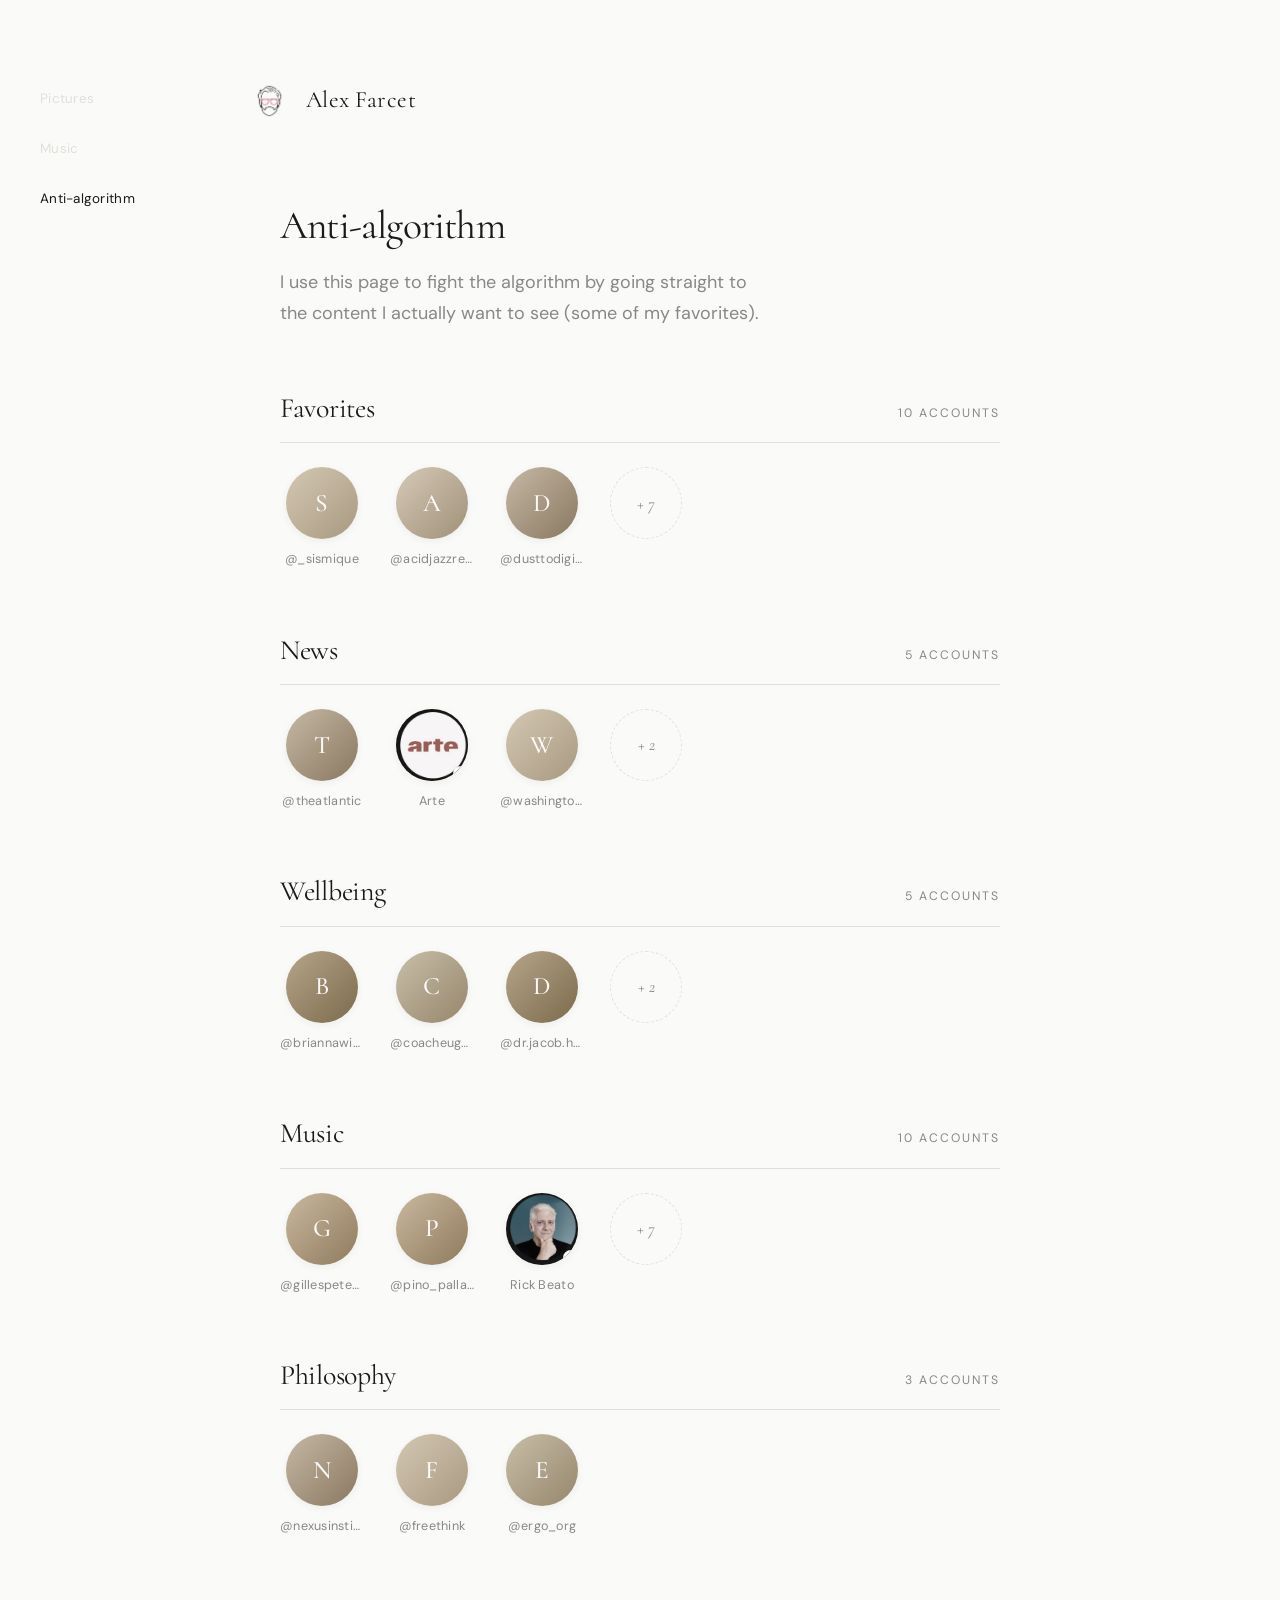
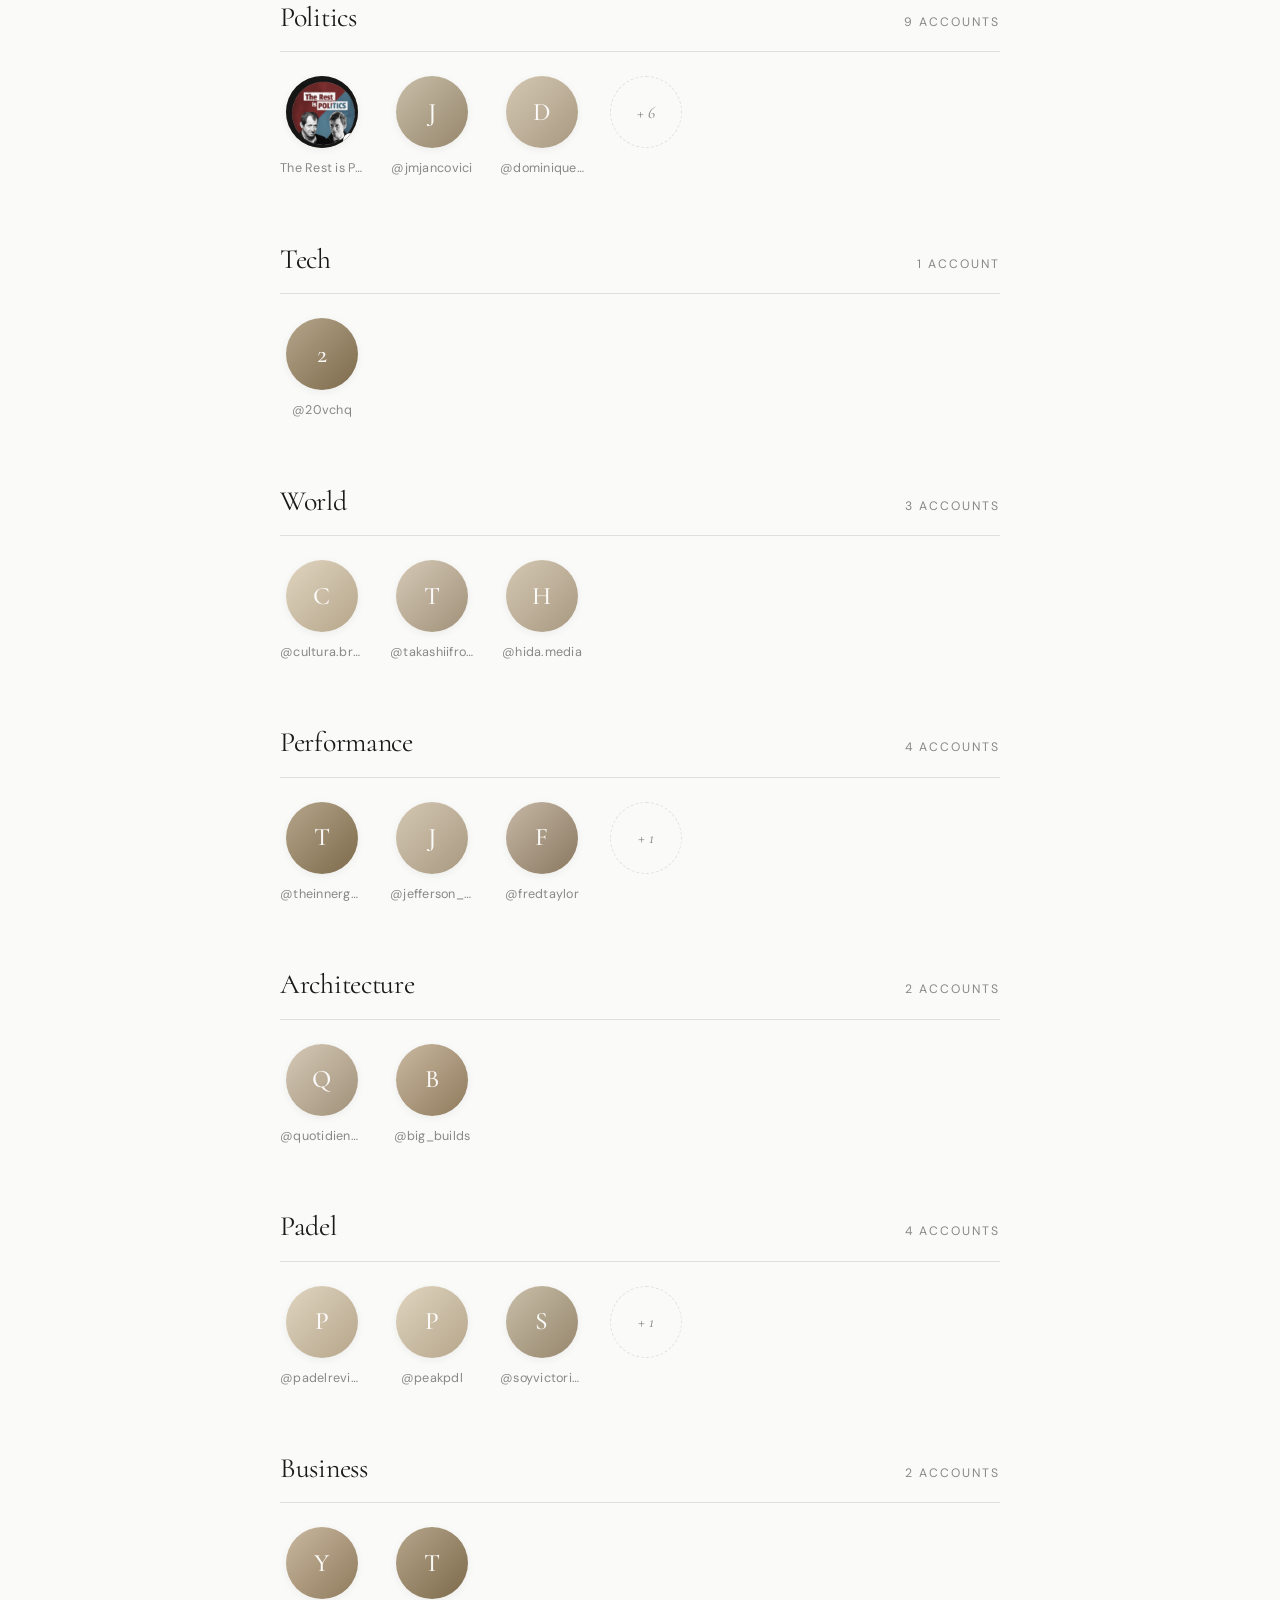
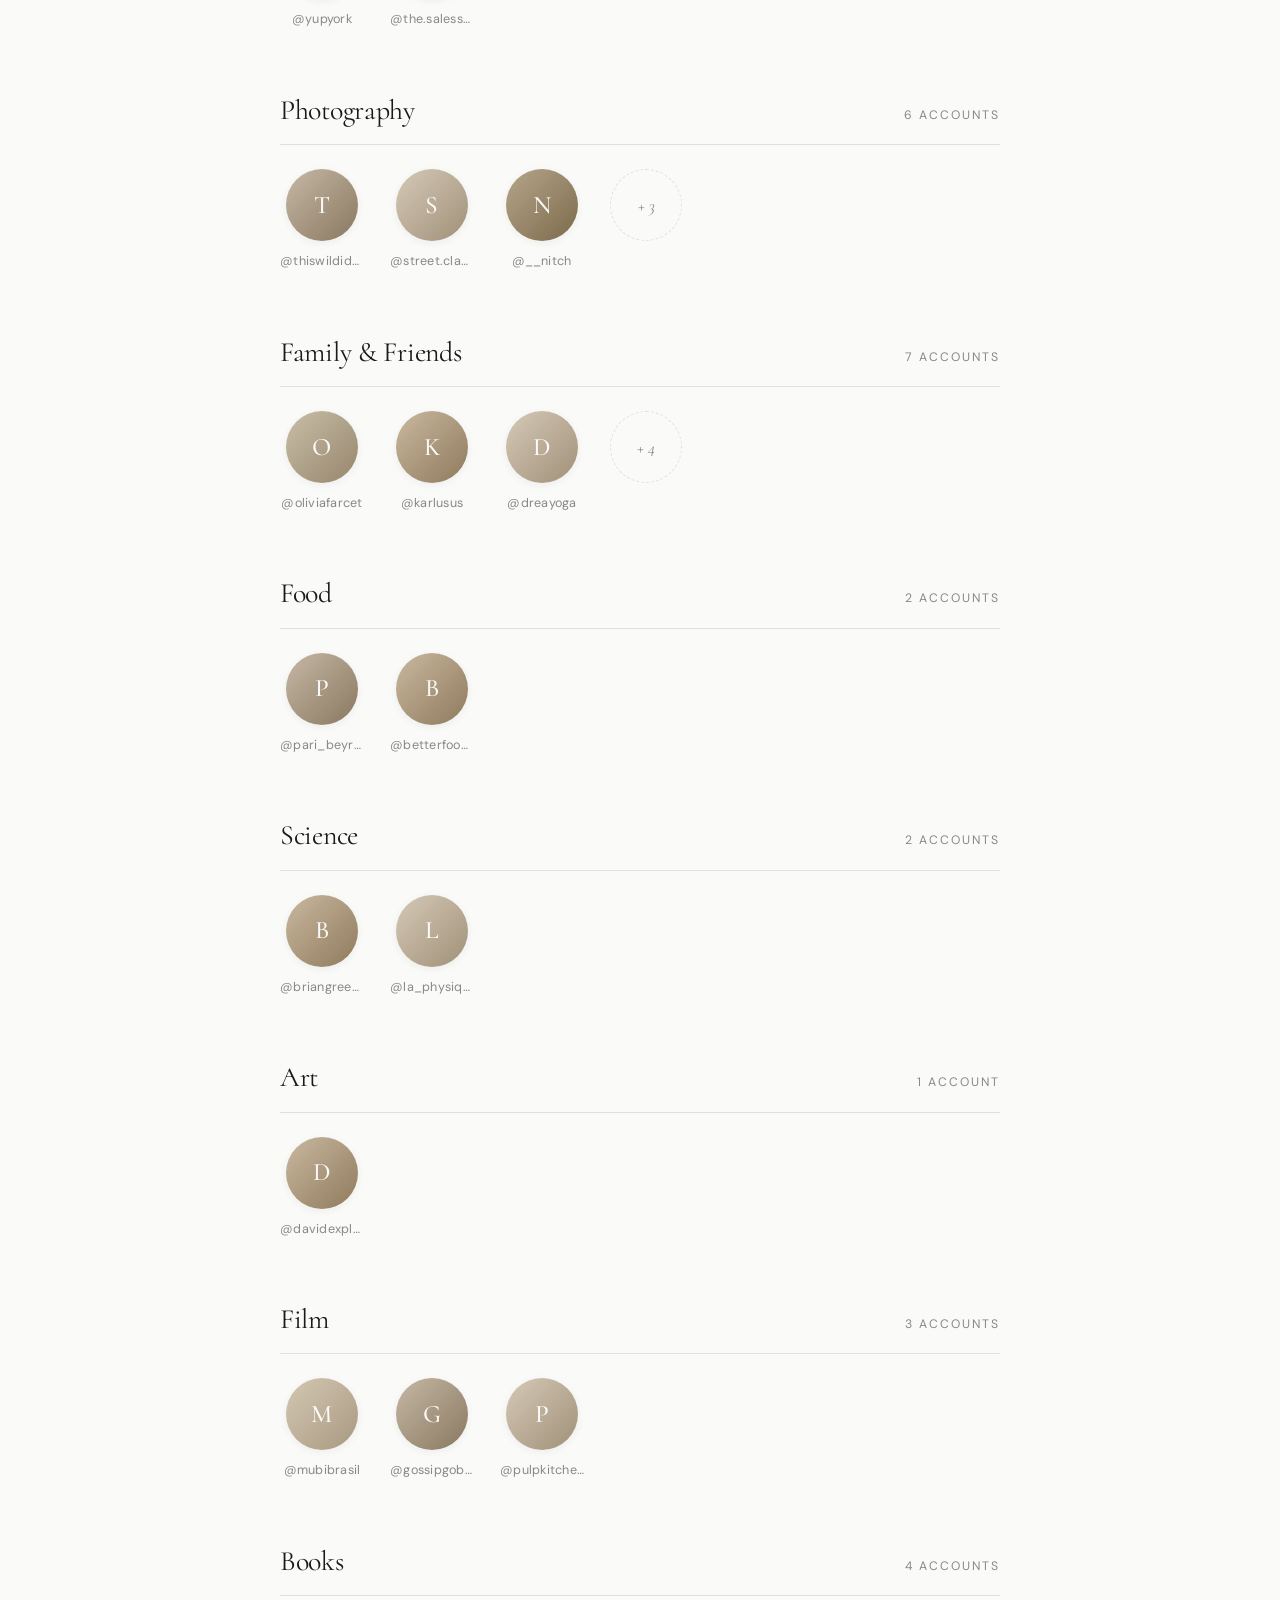
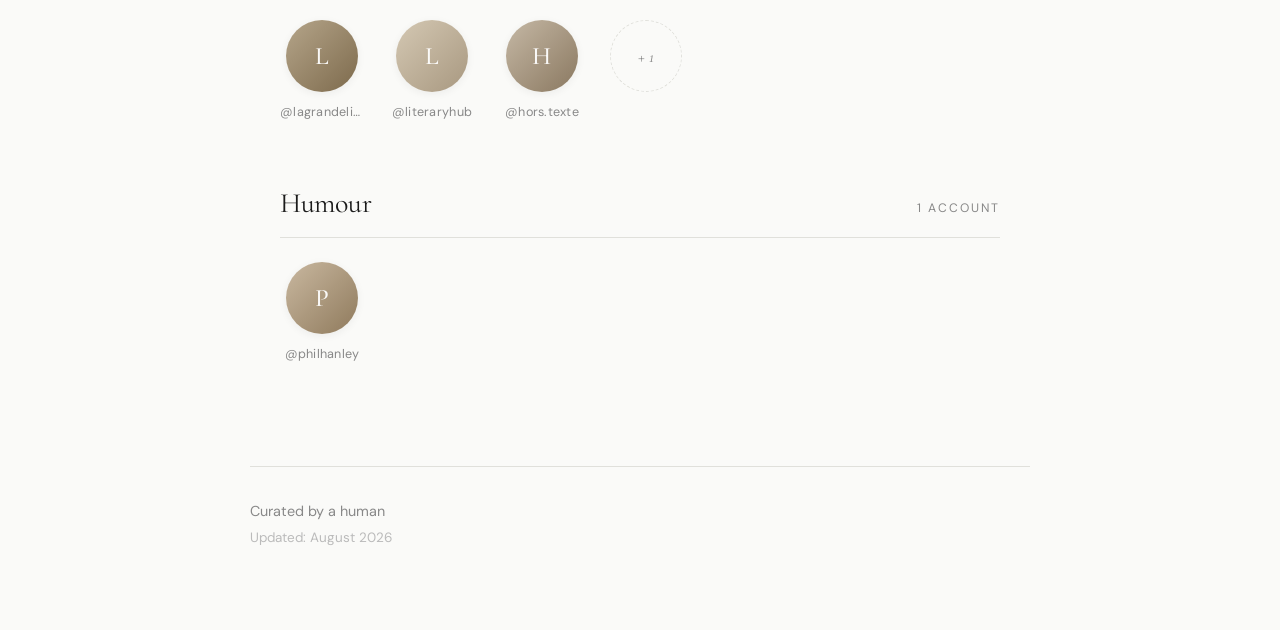
==== commit 05445ed2: "Anti-algorithm: circular-avatar editorial layout - Each category shows the first 3 accounts as circu" ====
--- a/anti-algorithm.html
+++ b/anti-algorithm.html
@@ -14,74 +14,148 @@
     <meta property="og:locale" content="en_US">
     <link rel="preconnect" href="https://fonts.googleapis.com">
     <link rel="preconnect" href="https://fonts.gstatic.com" crossorigin>
+    <link rel="preconnect" href="https://unavatar.io" crossorigin>
     <link href="https://fonts.googleapis.com/css2?family=Cormorant:ital,wght@0,400;0,500;1,400&family=DM+Sans:wght@400;500&display=swap" rel="stylesheet">
     <link rel="stylesheet" href="styles.css">
     <link rel="icon" href="favicon.ico" type="image/x-icon">
     <link rel="apple-touch-icon" href="apple-touch-icon.png">
     <style>
 /* ============================================================
-   ANTI-ALGORITHM — category-organised
+   ANTI-ALGORITHM — editorial, avatar-driven
    ============================================================ */
-.algo-cat{margin-bottom:52px}
-.algo-cat-title{
+.algo-page{max-width:720px;margin:0 auto;animation:fadeIn 0.8s ease-out}
+
+.cat{margin-bottom:56px}
+.cat:last-child{margin-bottom:0}
+
+.cat-head{
+    display:flex;align-items:baseline;justify-content:space-between;gap:16px;
+    margin-bottom:24px;padding-bottom:10px;
+    border-bottom:1px solid var(--border);
+}
+.cat-name{
     font-family:'Cormorant',serif;
-    font-size:1.5rem;font-weight:400;
+    font-size:1.55rem;font-weight:400;
     letter-spacing:-0.01em;
     color:var(--text);
-    margin-bottom:14px;
-}
-.algo-cat-count{
+}
+.cat-meta{
     font-family:'DM Sans',sans-serif;
-    font-size:0.7rem;letter-spacing:0.15em;
-    color:var(--text-light);
-    margin-left:8px;text-transform:uppercase;
-}
-.algo-cat-grid{
-    display:grid;
-    grid-template-columns:repeat(auto-fill,minmax(220px,1fr));
-    gap:8px;
-}
-.algo-item{
-    display:flex;align-items:center;gap:10px;
-    padding:9px 14px;
-    border:1px solid var(--border);border-radius:4px;
-    text-decoration:none;color:var(--text);
-    font-family:'DM Sans',sans-serif;font-size:0.85rem;
-    transition:all 0.2s ease;
-    overflow:hidden;
-    background:transparent;
-}
-.algo-item:hover{
-    border-color:var(--text);
-    background:rgba(0,0,0,0.02);
-    transform:translateY(-1px);
-}
-.algo-plat{
-    font-size:0.62rem;letter-spacing:0.12em;
+    font-size:0.68rem;letter-spacing:0.16em;
     text-transform:uppercase;
     color:var(--text-light);
+    white-space:nowrap;
+}
+
+.cat-row{
+    display:flex;gap:26px;flex-wrap:wrap;
+    align-items:flex-start;
+}
+
+.acct{
+    display:flex;flex-direction:column;align-items:center;gap:10px;
+    text-decoration:none;color:var(--text);
+    width:84px;
+    animation:fadeIn 0.4s ease-out both;
+}
+.acct-avatar{
+    width:72px;height:72px;border-radius:50%;
+    overflow:hidden;
+    display:flex;align-items:center;justify-content:center;
+    position:relative;
+    box-shadow:0 2px 8px rgba(0,0,0,0.06);
+    transition:transform 0.35s ease, box-shadow 0.35s ease;
+}
+.acct-avatar img{
+    width:100%;height:100%;object-fit:cover;
+    filter:grayscale(65%) contrast(0.95);
+    transition:filter 0.4s ease;
+    display:block;
+    position:relative;z-index:2;
+}
+.acct-fallback{
+    position:absolute;inset:0;z-index:1;
+    display:flex;align-items:center;justify-content:center;
+    color:rgba(255,255,255,0.94);
+    font-family:'Cormorant',serif;font-weight:500;
+    font-size:1.4rem;
+    letter-spacing:0.01em;
+    text-transform:uppercase;
+}
+/* Palette-derived fallback backgrounds — warm neutrals + gentle accents */
+.acct-avatar.bg-0{background:linear-gradient(135deg,#d4c8b3,#a89880)}
+.acct-avatar.bg-1{background:linear-gradient(135deg,#c9b8a0,#8f7a5c)}
+.acct-avatar.bg-2{background:linear-gradient(135deg,#b5a58a,#7d6a4c)}
+.acct-avatar.bg-3{background:linear-gradient(135deg,#e0d5c0,#b5a58a)}
+.acct-avatar.bg-4{background:linear-gradient(135deg,#c5b8a5,#8a7860)}
+.acct-avatar.bg-5{background:linear-gradient(135deg,#d5c9b6,#a09079)}
+.acct-avatar.bg-6{background:linear-gradient(135deg,#c8bea8,#96866c)}
+
+.acct:hover .acct-avatar{
+    transform:translateY(-3px);
+    box-shadow:0 8px 20px rgba(0,0,0,0.14);
+}
+.acct:hover .acct-avatar img{filter:grayscale(0) contrast(1)}
+
+.acct-handle{
+    font-family:'DM Sans',sans-serif;
+    font-size:0.7rem;letter-spacing:0.02em;
+    color:var(--text-light);
+    text-align:center;
+    max-width:100%;
+    overflow:hidden;text-overflow:ellipsis;white-space:nowrap;
+    transition:color 0.3s;
+}
+.acct:hover .acct-handle{color:var(--text)}
+
+/* Small platform mark bottom-right of avatar (only YT for now) */
+.acct-plat{
+    position:absolute;bottom:-1px;right:-1px;
+    width:16px;height:16px;border-radius:50%;
+    background:#fff;
+    display:flex;align-items:center;justify-content:center;
+    box-shadow:0 1px 3px rgba(0,0,0,0.2);
+    z-index:3;
+}
+.acct-plat.yt::before{
+    content:'';width:0;height:0;
+    border-top:3.5px solid transparent;
+    border-bottom:3.5px solid transparent;
+    border-left:6px solid #ff0000;
+    margin-left:1px;
+}
+
+/* Expand / collapse button — matches avatar shape */
+.cat-more{
+    width:72px;height:72px;border-radius:50%;
+    border:1px dashed var(--border);
+    background:transparent;
+    color:var(--text-light);
+    font-family:'Cormorant',serif;font-style:italic;
+    font-size:0.95rem;
+    cursor:pointer;
+    transition:all 0.25s ease;
+    display:flex;align-items:center;justify-content:center;
+    padding:0;margin-top:0;  /* aligns with avatars */
     flex-shrink:0;
-    font-weight:500;
-    padding:2px 6px;
-    border-radius:3px;
-    background:rgba(0,0,0,0.04);
-    transition:all 0.2s;
-}
-.algo-plat.ig{color:#c13584;background:rgba(193,53,132,0.08)}
-.algo-plat.yt{color:#ff0000;background:rgba(255,0,0,0.06)}
-.algo-plat.web{color:var(--text-light);background:rgba(0,0,0,0.04)}
-.algo-item:hover .algo-plat{filter:brightness(0.9)}
-.algo-name{
-    overflow:hidden;text-overflow:ellipsis;white-space:nowrap;
-    flex:1;color:var(--text);
-    transition:color 0.2s;
-}
-.algo-item:hover .algo-name{color:var(--accent)}
+}
+.cat-more:hover{
+    border-color:var(--text);border-style:solid;
+    color:var(--text);
+    transform:translateY(-2px);
+}
+.cat-more.less{
+    border-style:solid;border-color:var(--text-light);
+    font-size:0.85rem;
+}
 
 @media (max-width:800px){
-    .algo-cat-grid{grid-template-columns:repeat(auto-fill,minmax(180px,1fr));gap:6px}
-    .algo-cat-title{font-size:1.3rem}
-    .algo-item{font-size:0.8rem;padding:8px 12px}
+    .cat-name{font-size:1.35rem}
+    .cat-row{gap:18px}
+    .acct{width:70px}
+    .acct-avatar,.cat-more{width:60px;height:60px}
+    .acct-fallback{font-size:1.2rem}
+    .acct-handle{font-size:0.66rem}
 }
     </style>
 </head>
@@ -116,11 +190,10 @@
     <script>
     (function(){
         /* ============================================================
-           CURATED LIST — grouped by category, rendered in this order.
-           Empty categories are automatically hidden.
-           Each item: { plat: "IG"|"YT"|"Web", handle: "handle-or-slug", name: "Display name (optional)" }
-           TO ADD: drop new entries in the right category array.
-           TO ADD A CATEGORY: add a new key to LIST and add its name to ORDER.
+           CURATED LIST
+           Each item: { plat: "IG"|"YT"|"Web", handle, name? }
+           Order within a category is preserved — the first 3 are shown
+           by default; the rest reveal on "+ N more".
            ============================================================ */
         var ORDER = [
             "Favorites","News","Wellbeing","Music","Philosophy","Politics",
@@ -143,11 +216,11 @@
                 { plat:"IG", handle:"tommy_rivs" }
             ],
             "News": [
+                { plat:"IG", handle:"theatlantic" },
+                { plat:"YT", handle:"arte", name:"Arte" },
+                { plat:"IG", handle:"washingtonpost" },
                 { plat:"IG", handle:"28minutes_arte" },
-                { plat:"IG", handle:"culturalperspectivenews" },
-                { plat:"IG", handle:"theatlantic" },
-                { plat:"IG", handle:"washingtonpost" },
-                { plat:"YT", handle:"arte", name:"Arte" }
+                { plat:"IG", handle:"culturalperspectivenews" }
             ],
             "Wellbeing": [
                 { plat:"IG", handle:"briannawiest" },
@@ -157,81 +230,81 @@
                 { plat:"IG", handle:"restoremovement.ie" }
             ],
             "Music": [
+                { plat:"IG", handle:"gillespeterson" },
+                { plat:"IG", handle:"pino_palladino_official_" },
+                { plat:"YT", handle:"RickBeato", name:"Rick Beato" },
                 { plat:"IG", handle:"aaronthiago" },
                 { plat:"IG", handle:"actmusic_official" },
                 { plat:"IG", handle:"cphjazz" },
                 { plat:"IG", handle:"danielpenidooficial" },
                 { plat:"IG", handle:"frenchysaysrelax" },
-                { plat:"IG", handle:"gillespeterson" },
                 { plat:"IG", handle:"juninhopaiva_" },
-                { plat:"IG", handle:"pino_palladino_official_" },
-                { plat:"IG", handle:"raphagimenes" },
-                { plat:"YT", handle:"RickBeato", name:"Rick Beato" }
+                { plat:"IG", handle:"raphagimenes" }
             ],
             "Philosophy": [
-                { plat:"IG", handle:"ergo_org" },
+                { plat:"IG", handle:"nexusinstituut" },
                 { plat:"IG", handle:"freethink" },
-                { plat:"IG", handle:"nexusinstituut" }
+                { plat:"IG", handle:"ergo_org" }
             ],
             "Politics": [
+                { plat:"YT", handle:"restispolitics", name:"The Rest is Politics" },
+                { plat:"IG", handle:"jmjancovici" },
+                { plat:"IG", handle:"dominique_devillepin" },
                 { plat:"IG", handle:"bennjordan" },
-                { plat:"IG", handle:"dominique_devillepin" },
                 { plat:"IG", handle:"elucid" },
                 { plat:"IG", handle:"jamesnaylorgreen" },
-                { plat:"IG", handle:"jmjancovici" },
                 { plat:"IG", handle:"laminutegeographie" },
                 { plat:"IG", handle:"matthieupigasse" },
-                { plat:"IG", handle:"theshiftproject__" },
-                { plat:"YT", handle:"restispolitics", name:"The Rest is Politics" }
+                { plat:"IG", handle:"theshiftproject__" }
             ],
             "Tech": [
                 { plat:"IG", handle:"20vchq" }
             ],
             "World": [
                 { plat:"IG", handle:"cultura.brasileira" },
-                { plat:"IG", handle:"hida.media" },
-                { plat:"IG", handle:"takashiifromjapan" }
+                { plat:"IG", handle:"takashiifromjapan" },
+                { plat:"IG", handle:"hida.media" }
             ],
             "Performance": [
+                { plat:"IG", handle:"theinnergame" },
+                { plat:"IG", handle:"jefferson_fisher" },
                 { plat:"IG", handle:"fredtaylor" },
-                { plat:"IG", handle:"jefferson_fisher" },
-                { plat:"IG", handle:"theinnergame" },
                 { plat:"IG", handle:"valuethe.mind" }
             ],
             "Architecture": [
-                { plat:"IG", handle:"big_builds" },
-                { plat:"IG", handle:"quotidien_d_architecture" }
+                { plat:"IG", handle:"quotidien_d_architecture" },
+                { plat:"IG", handle:"big_builds" }
             ],
             "Padel": [
-                { plat:"IG", handle:"fitness4padel__" },
                 { plat:"IG", handle:"padelreview.es" },
                 { plat:"IG", handle:"peakpdl" },
-                { plat:"IG", handle:"soyvictoriglesias" }
+                { plat:"IG", handle:"soyvictoriglesias" },
+                { plat:"IG", handle:"fitness4padel__" }
             ],
             "Business": [
-                { plat:"IG", handle:"the.salesscientist" },
-                { plat:"IG", handle:"yupyork" }
+                { plat:"IG", handle:"yupyork" },
+                { plat:"IG", handle:"the.salesscientist" }
             ],
             "Photography": [
+                { plat:"IG", handle:"thiswildidea" },
+                { plat:"IG", handle:"street.classics" },
                 { plat:"IG", handle:"__nitch" },
                 { plat:"IG", handle:"kim_praiise" },
                 { plat:"IG", handle:"shootfilmmag" },
-                { plat:"IG", handle:"street.classics" },
-                { plat:"IG", handle:"teapotgr" },
-                { plat:"IG", handle:"thiswildidea" }
+                { plat:"IG", handle:"teapotgr" }
             ],
             "Family & Friends": [
+                { plat:"IG", handle:"oliviafarcet" },
+                { plat:"IG", handle:"karlusus" },
                 { plat:"IG", handle:"dreayoga" },
-                { plat:"IG", handle:"karlusus" },
-                { plat:"IG", handle:"oliviafarcet" },
                 { plat:"IG", handle:"pmv40" },
                 { plat:"IG", handle:"poli_ttt" },
                 { plat:"IG", handle:"yeschefsrychef" },
                 { plat:"IG", handle:"zhcaubrey" }
             ],
             "Food": [
-                { plat:"IG", handle:"betterfoodguru" },
-                { plat:"IG", handle:"pari_beyrouth" }
+                { plat:"IG", handle:"pari_beyrouth" },
+                { plat:"IG", handle:"betterfoodguru" }
             ],
             "Science": [
                 { plat:"IG", handle:"briangreeneofficial" },
@@ -246,9 +319,9 @@
                 { plat:"IG", handle:"pulpkitchenpodcast" }
             ],
             "Books": [
+                { plat:"IG", handle:"lagrandelibrairie" },
+                { plat:"IG", handle:"literaryhub" },
                 { plat:"IG", handle:"hors.texte" },
-                { plat:"IG", handle:"literaryhub" },
-                { plat:"IG", handle:"lagrandelibrairie" },
                 { plat:"IG", handle:"margot.et.ses.livres" }
             ],
             "Humour": [
@@ -256,51 +329,131 @@
             ]
         };
 
+        var PREVIEW_COUNT = 3;
+
+        function esc(s){var d=document.createElement("div");d.textContent=s;return d.innerHTML}
+
         function urlFor(item){
             if(item.plat === "IG") return "https://www.instagram.com/" + item.handle + "/";
             if(item.plat === "YT") return "https://www.youtube.com/@" + item.handle;
-            return item.handle;  // Web = full URL in handle
-        }
-        function labelFor(item){
+            return item.handle;
+        }
+        function displayHandle(item){
             if(item.name) return item.name;
-            if(item.plat === "IG") return "@" + item.handle;
-            if(item.plat === "YT") return "@" + item.handle;
-            return item.handle;
-        }
-        function esc(s){var d=document.createElement("div");d.textContent=s;return d.innerHTML}
+            return "@" + item.handle;
+        }
+        function avatarSrc(item){
+            if(item.plat === "YT"){
+                return "accounts/yt-" + item.handle.toLowerCase() + ".png";
+            }
+            /* Instagram — proxy via unavatar.io */
+            return "https://unavatar.io/instagram/" + encodeURIComponent(item.handle);
+        }
+        /* Deterministic warm-neutral bg from handle */
+        function bgIndex(handle){
+            var h = 0;
+            for(var i=0;i<handle.length;i++) h = (h * 31 + handle.charCodeAt(i)) >>> 0;
+            return h % 7;
+        }
+        function initial(handle){
+            var s = handle.replace(/^[^A-Za-z0-9]+/, '');
+            var c = (s.charAt(0) || handle.charAt(0) || '?').toUpperCase();
+            return c;
+        }
+
+        function makeAcct(item){
+            var a = document.createElement("a");
+            a.className = "acct";
+            a.href = urlFor(item);
+            a.target = "_blank";
+            a.rel = "noopener";
+            a.title = displayHandle(item);
+
+            var av = document.createElement("div");
+            av.className = "acct-avatar bg-" + bgIndex(item.handle);
+            var fb = document.createElement("div");
+            fb.className = "acct-fallback";
+            fb.textContent = initial(item.handle);
+            av.appendChild(fb);
+
+            var img = document.createElement("img");
+            img.alt = "";
+            img.loading = "lazy";
+            img.src = avatarSrc(item);
+            img.addEventListener("error", function(){ img.style.display = "none"; });
+            av.appendChild(img);
+
+            if(item.plat === "YT"){
+                var plat = document.createElement("span");
+                plat.className = "acct-plat yt";
+                plat.title = "YouTube";
+                av.appendChild(plat);
+            }
+
+            a.appendChild(av);
+
+            var h = document.createElement("span");
+            h.className = "acct-handle";
+            h.textContent = displayHandle(item);
+            a.appendChild(h);
+
+            return a;
+        }
 
         var root = document.getElementById("algoRoot");
+
         ORDER.forEach(function(cat){
             var items = LIST[cat] || [];
             if(!items.length) return;
-            /* sort alphabetically by display label, case-insensitive */
-            items = items.slice().sort(function(a,b){
-                return labelFor(a).toLowerCase().replace(/^@/,'').localeCompare(labelFor(b).toLowerCase().replace(/^@/,''));
-            });
+
             var section = document.createElement("section");
-            section.className = "algo-cat";
-            var title = document.createElement("h3");
-            title.className = "algo-cat-title";
-            title.textContent = cat;
-            var count = document.createElement("span");
-            count.className = "algo-cat-count";
-            count.textContent = items.length;
-            title.appendChild(count);
-            section.appendChild(title);
-
-            var grid = document.createElement("div");
-            grid.className = "algo-cat-grid";
-            items.forEach(function(item){
-                var a = document.createElement("a");
-                a.className = "algo-item";
-                a.href = urlFor(item);
-                a.target = "_blank";
-                a.rel = "noopener";
-                a.innerHTML = '<span class="algo-plat ' + item.plat.toLowerCase() + '">' + esc(item.plat) + '</span>' +
-                              '<span class="algo-name">' + esc(labelFor(item)) + '</span>';
-                grid.appendChild(a);
-            });
-            section.appendChild(grid);
+            section.className = "cat";
+            section.dataset.cat = cat;
+
+            var head = document.createElement("div");
+            head.className = "cat-head";
+            var name = document.createElement("h3");
+            name.className = "cat-name";
+            name.textContent = cat;
+            head.appendChild(name);
+            var meta = document.createElement("span");
+            meta.className = "cat-meta";
+            meta.textContent = items.length + (items.length === 1 ? " account" : " accounts");
+            head.appendChild(meta);
+            section.appendChild(head);
+
+            var row = document.createElement("div");
+            row.className = "cat-row";
+            var initial = items.slice(0, PREVIEW_COUNT);
+            var rest = items.slice(PREVIEW_COUNT);
+            initial.forEach(function(item){ row.appendChild(makeAcct(item)); });
+
+            if(rest.length > 0){
+                var more = document.createElement("button");
+                more.className = "cat-more";
+                more.type = "button";
+                more.textContent = "+ " + rest.length;
+                var expanded = false;
+                more.addEventListener("click", function(){
+                    if(!expanded){
+                        rest.forEach(function(item){
+                            row.insertBefore(makeAcct(item), more);
+                        });
+                        more.textContent = "less";
+                        more.classList.add("less");
+                        expanded = true;
+                    } else {
+                        var accts = row.querySelectorAll(".acct");
+                        for(var i = accts.length - 1; i >= PREVIEW_COUNT; i--){ accts[i].remove(); }
+                        more.textContent = "+ " + rest.length;
+                        more.classList.remove("less");
+                        expanded = false;
+                    }
+                });
+                row.appendChild(more);
+            }
+
+            section.appendChild(row);
             root.appendChild(section);
         });
     })();
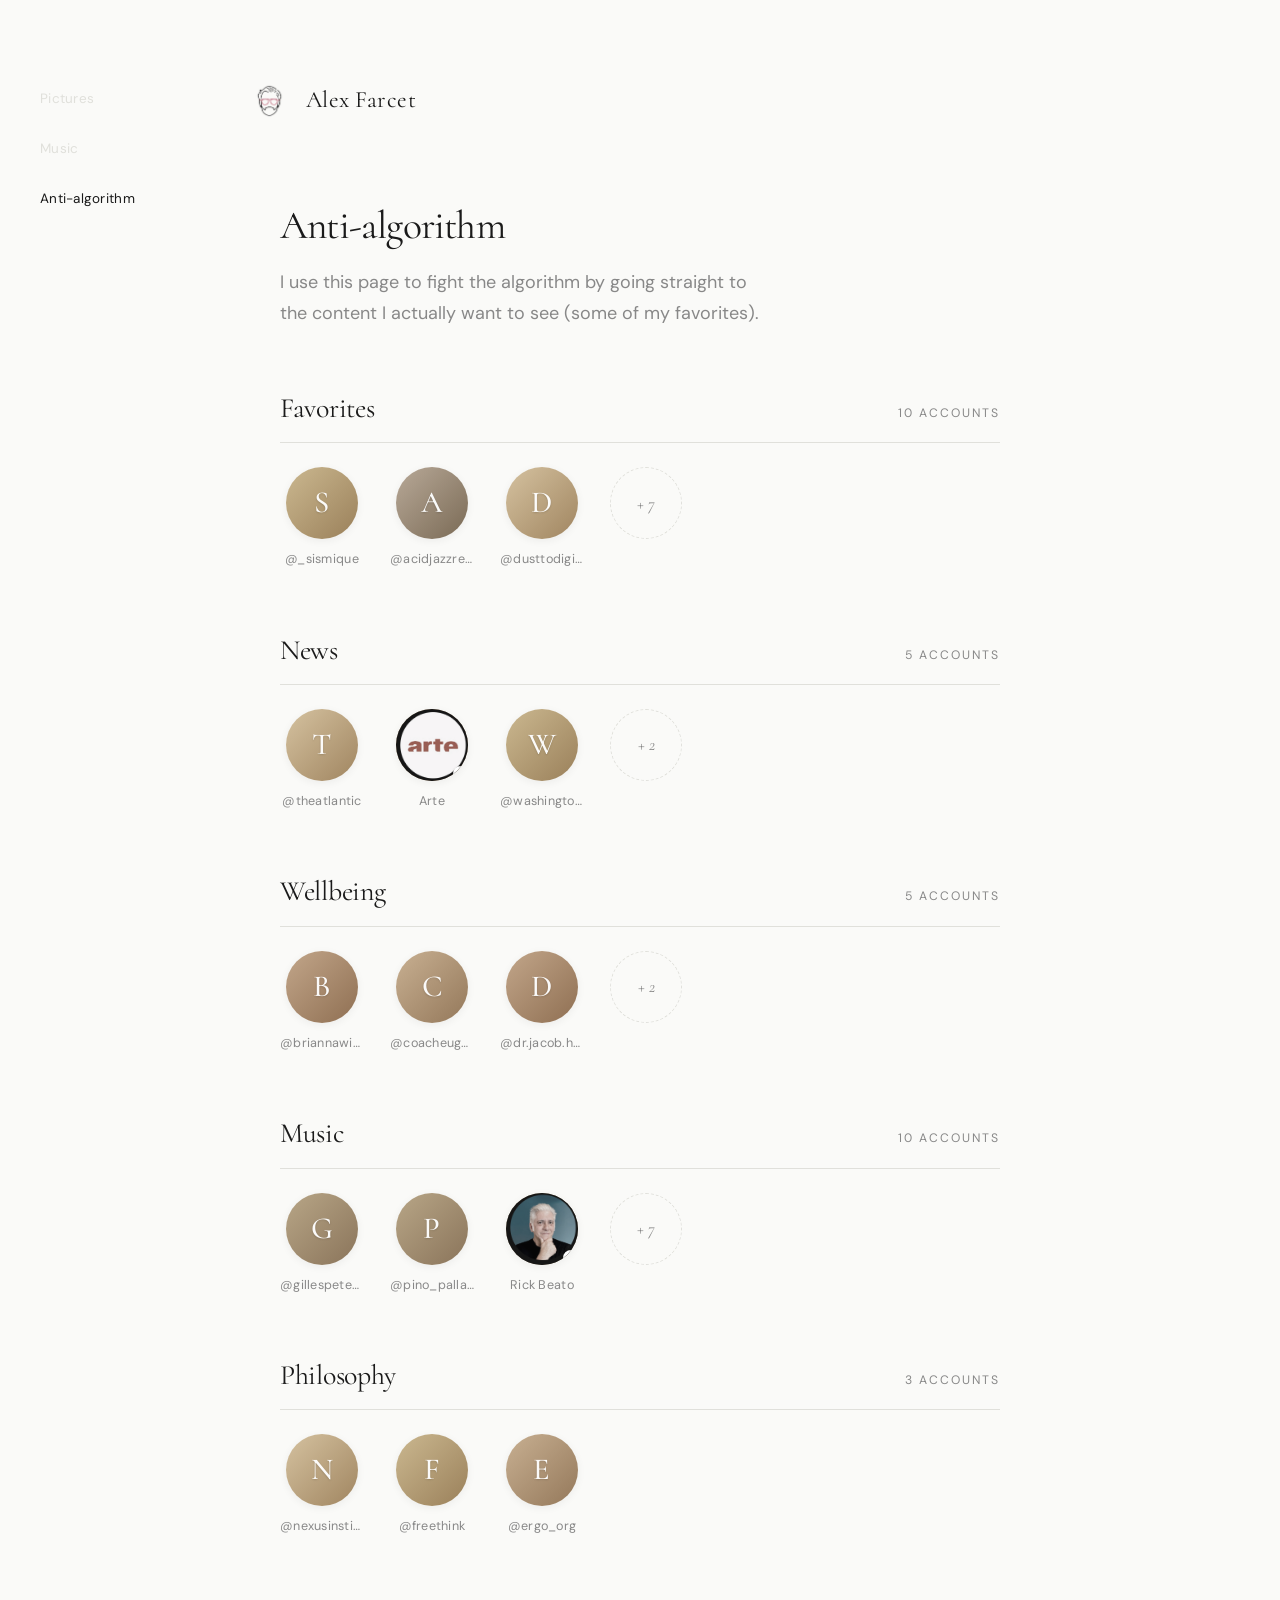
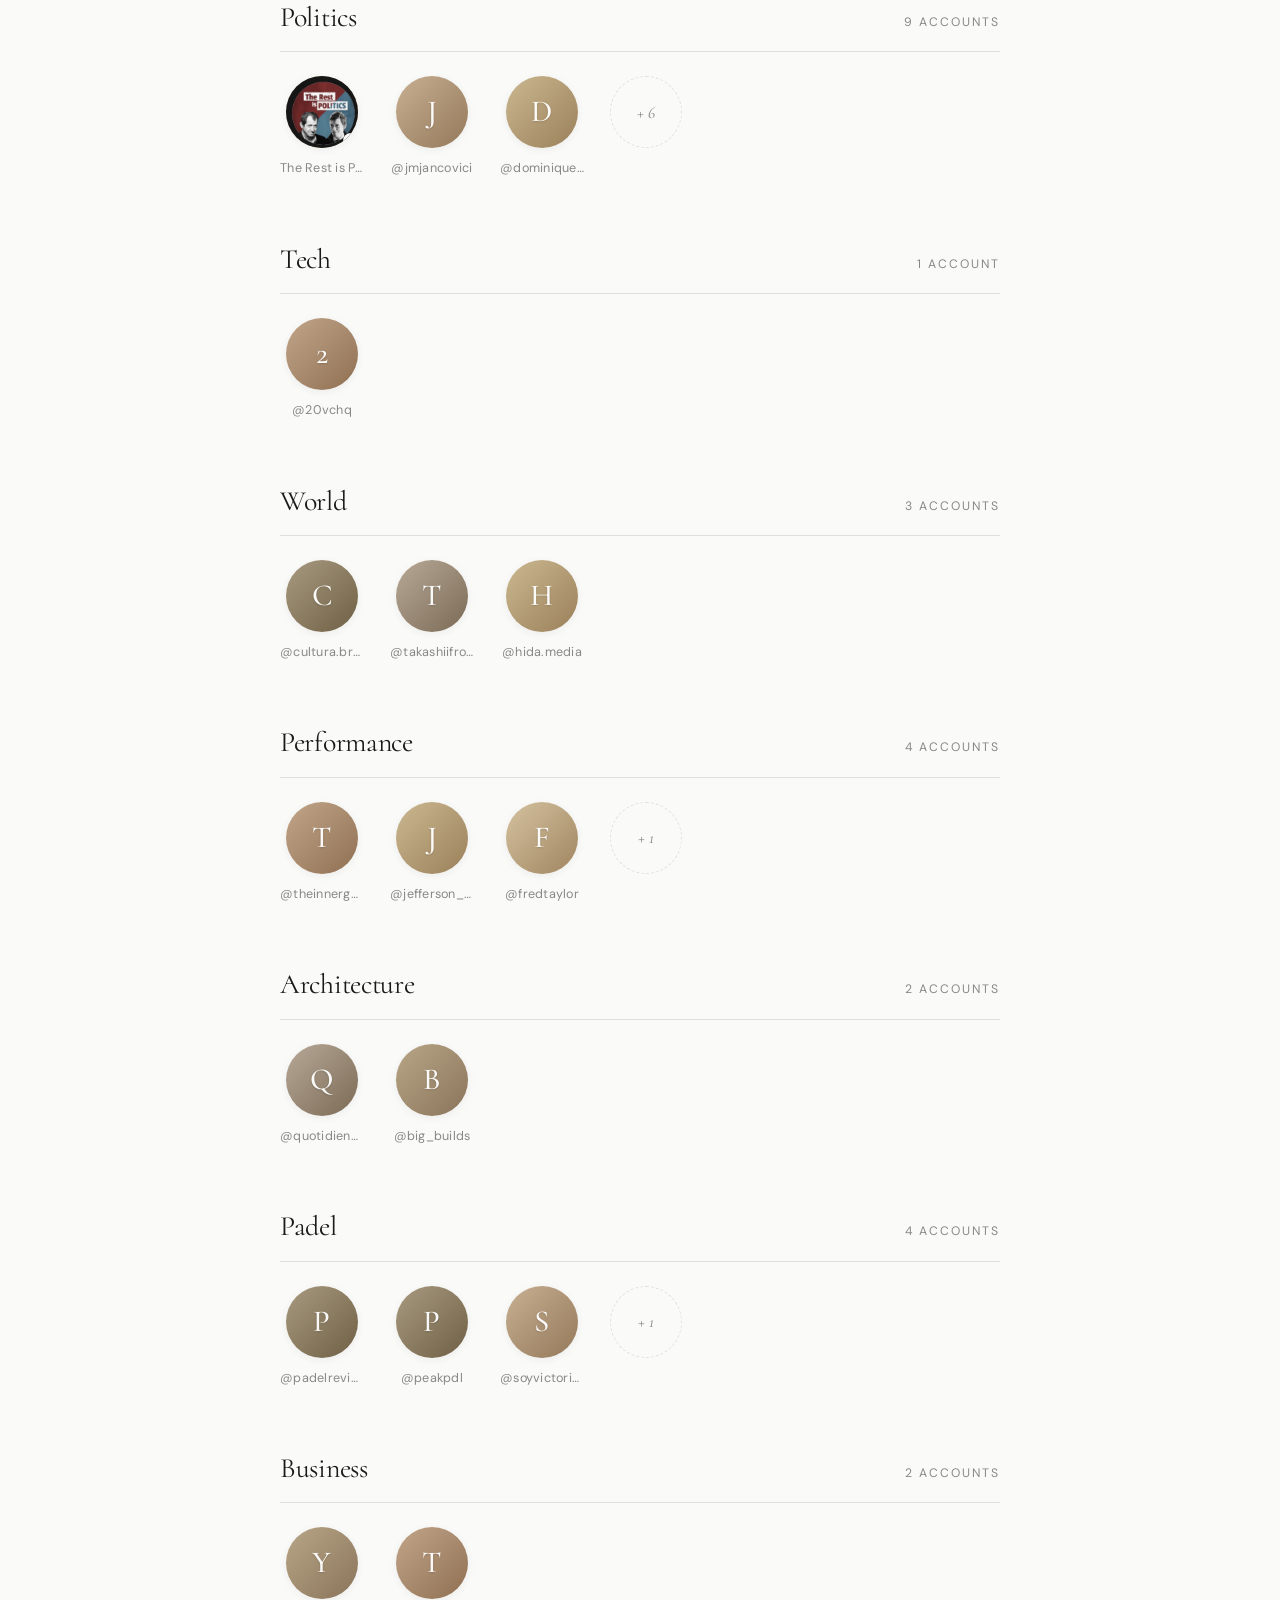
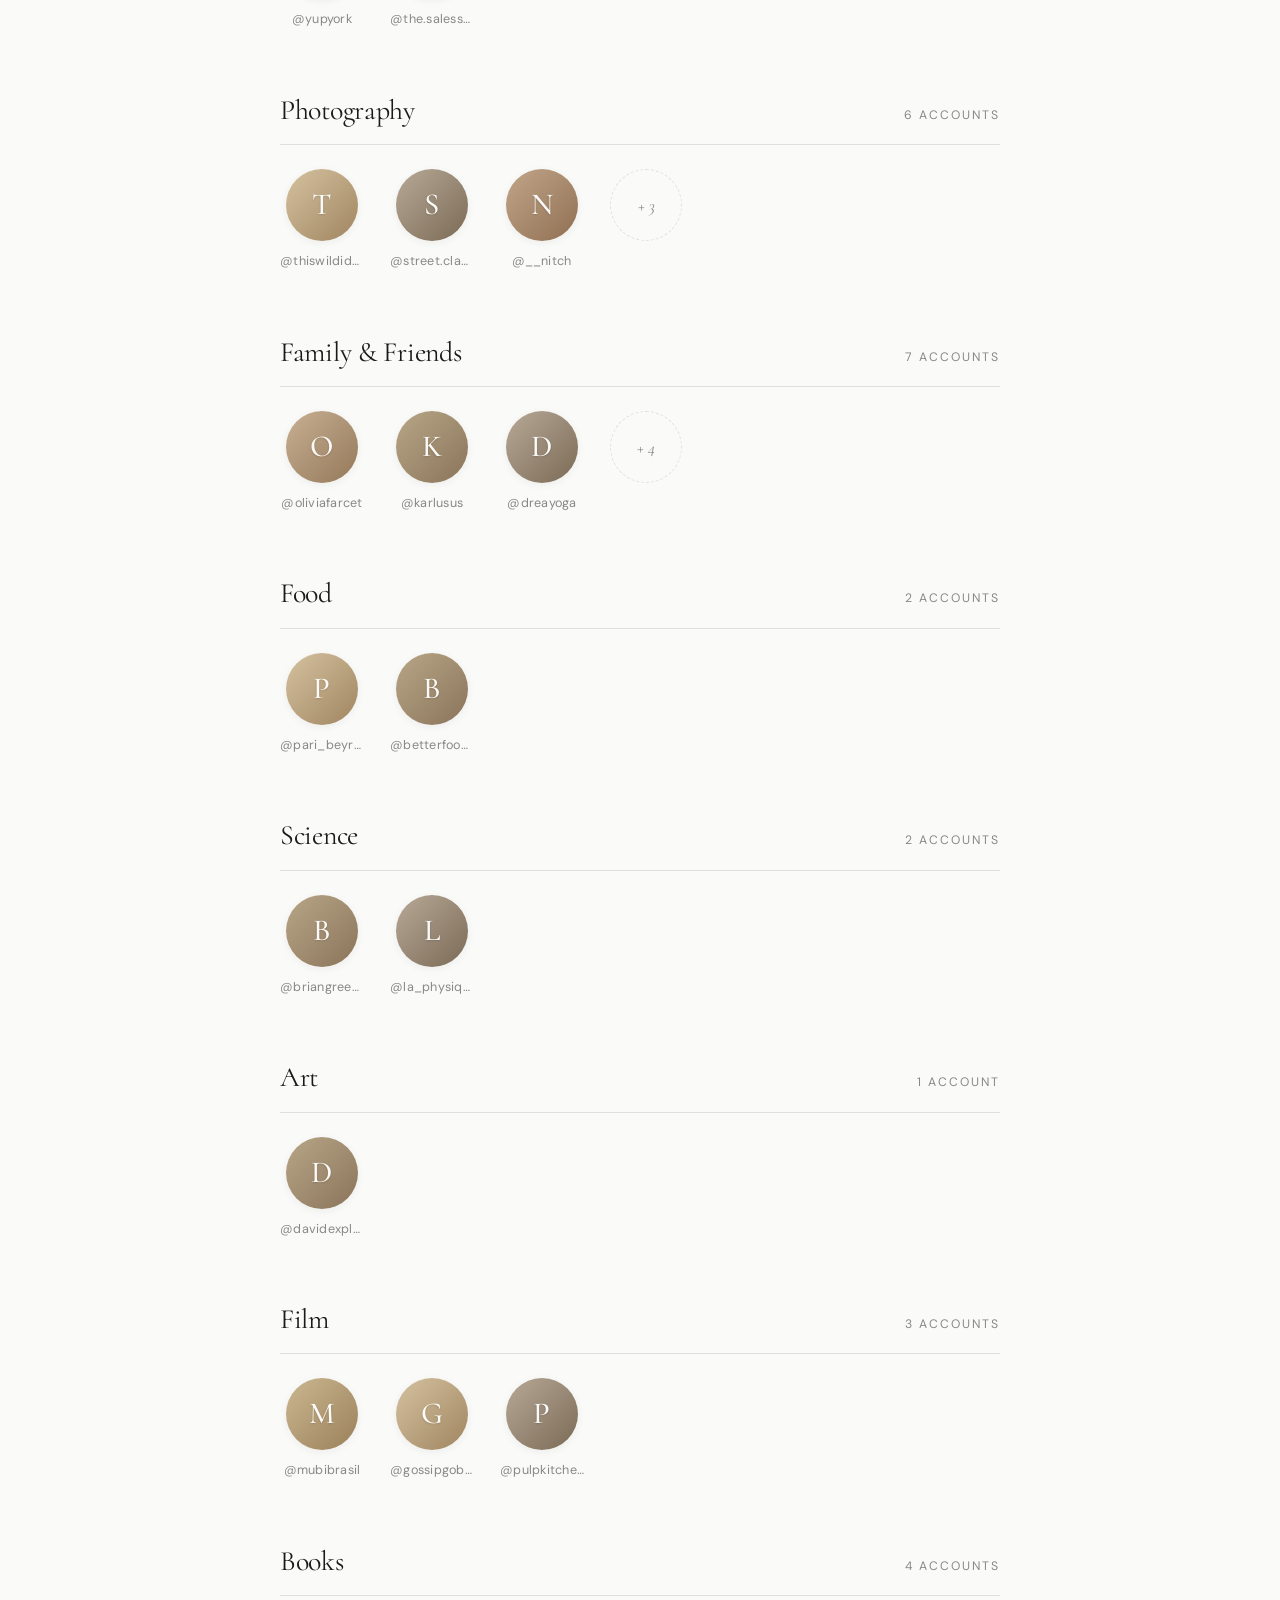
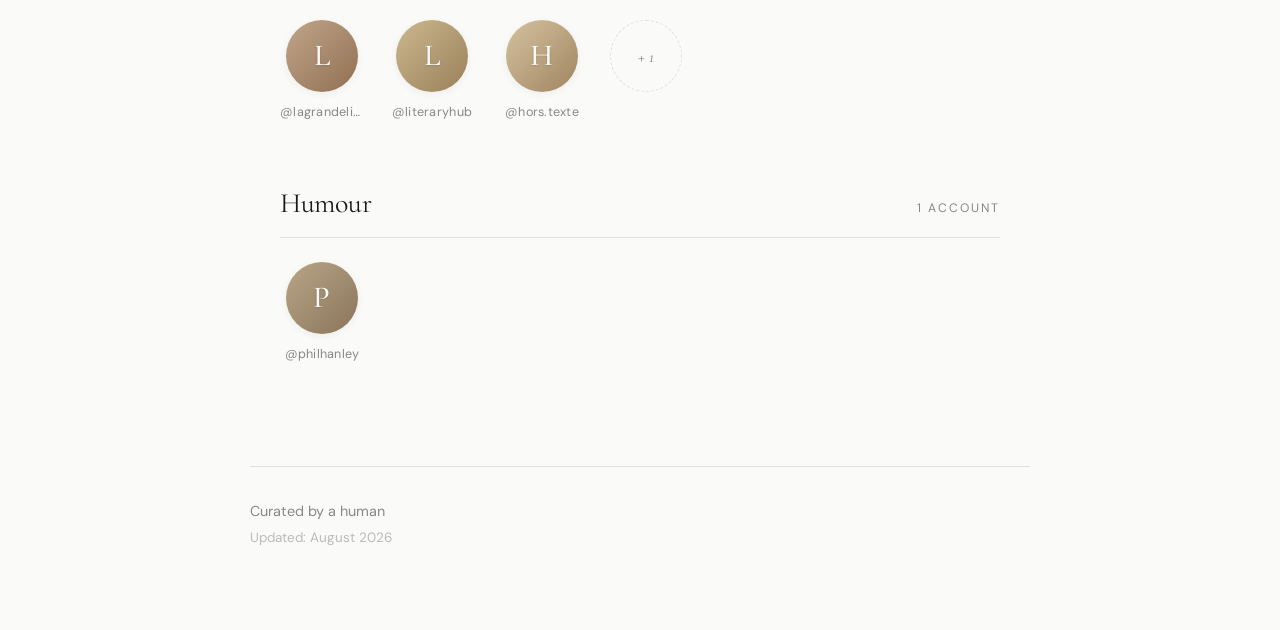
==== commit b45742a1: "Anti-algorithm: drop unavatar (rate-limited), polish letter avatars unavatar.io's free tier caps aro" ====
--- a/anti-algorithm.html
+++ b/anti-algorithm.html
@@ -14,7 +14,6 @@
     <meta property="og:locale" content="en_US">
     <link rel="preconnect" href="https://fonts.googleapis.com">
     <link rel="preconnect" href="https://fonts.gstatic.com" crossorigin>
-    <link rel="preconnect" href="https://unavatar.io" crossorigin>
     <link href="https://fonts.googleapis.com/css2?family=Cormorant:ital,wght@0,400;0,500;1,400&family=DM+Sans:wght@400;500&display=swap" rel="stylesheet">
     <link rel="stylesheet" href="styles.css">
     <link rel="icon" href="favicon.ico" type="image/x-icon">
@@ -76,20 +75,21 @@
 .acct-fallback{
     position:absolute;inset:0;z-index:1;
     display:flex;align-items:center;justify-content:center;
-    color:rgba(255,255,255,0.94);
+    color:rgba(255,255,255,0.96);
     font-family:'Cormorant',serif;font-weight:500;
-    font-size:1.4rem;
-    letter-spacing:0.01em;
+    font-size:1.7rem;
+    letter-spacing:0.02em;
     text-transform:uppercase;
-}
-/* Palette-derived fallback backgrounds — warm neutrals + gentle accents */
-.acct-avatar.bg-0{background:linear-gradient(135deg,#d4c8b3,#a89880)}
-.acct-avatar.bg-1{background:linear-gradient(135deg,#c9b8a0,#8f7a5c)}
-.acct-avatar.bg-2{background:linear-gradient(135deg,#b5a58a,#7d6a4c)}
-.acct-avatar.bg-3{background:linear-gradient(135deg,#e0d5c0,#b5a58a)}
-.acct-avatar.bg-4{background:linear-gradient(135deg,#c5b8a5,#8a7860)}
-.acct-avatar.bg-5{background:linear-gradient(135deg,#d5c9b6,#a09079)}
-.acct-avatar.bg-6{background:linear-gradient(135deg,#c8bea8,#96866c)}
+    text-shadow:0 1px 2px rgba(0,0,0,0.15);
+}
+/* Warm curated palette — feels intentional, not like placeholders */
+.acct-avatar.bg-0{background:linear-gradient(135deg,#cbb890,#9a805a)}
+.acct-avatar.bg-1{background:linear-gradient(135deg,#b8a687,#8a745a)}
+.acct-avatar.bg-2{background:linear-gradient(135deg,#c2a68a,#8f6f52)}
+.acct-avatar.bg-3{background:linear-gradient(135deg,#a89a80,#6f6045)}
+.acct-avatar.bg-4{background:linear-gradient(135deg,#d5c2a0,#a08560)}
+.acct-avatar.bg-5{background:linear-gradient(135deg,#b8a998,#7a6a55)}
+.acct-avatar.bg-6{background:linear-gradient(135deg,#c8b092,#94785a)}
 
 .acct:hover .acct-avatar{
     transform:translateY(-3px);
@@ -342,12 +342,16 @@
             if(item.name) return item.name;
             return "@" + item.handle;
         }
+        function slug(h){ return h.toLowerCase().replace(/[^a-z0-9]/g, ''); }
         function avatarSrc(item){
-            if(item.plat === "YT"){
-                return "accounts/yt-" + item.handle.toLowerCase() + ".png";
-            }
-            /* Instagram — proxy via unavatar.io */
-            return "https://unavatar.io/instagram/" + encodeURIComponent(item.handle);
+            /* Local files only — /accounts/ig-<slug>.png or /accounts/yt-<slug>.png.
+               If a file exists, it renders; if not, img.onerror hides it and the
+               warm letter fallback beneath becomes the design. Drop a PNG in
+               /accounts/ following this naming convention to upgrade any account
+               from letter avatar to real logo. */
+            if(item.plat === "YT") return "accounts/yt-" + slug(item.handle) + ".png";
+            if(item.plat === "IG") return "accounts/ig-" + slug(item.handle) + ".png";
+            return null;
         }
         /* Deterministic warm-neutral bg from handle */
         function bgIndex(handle){
